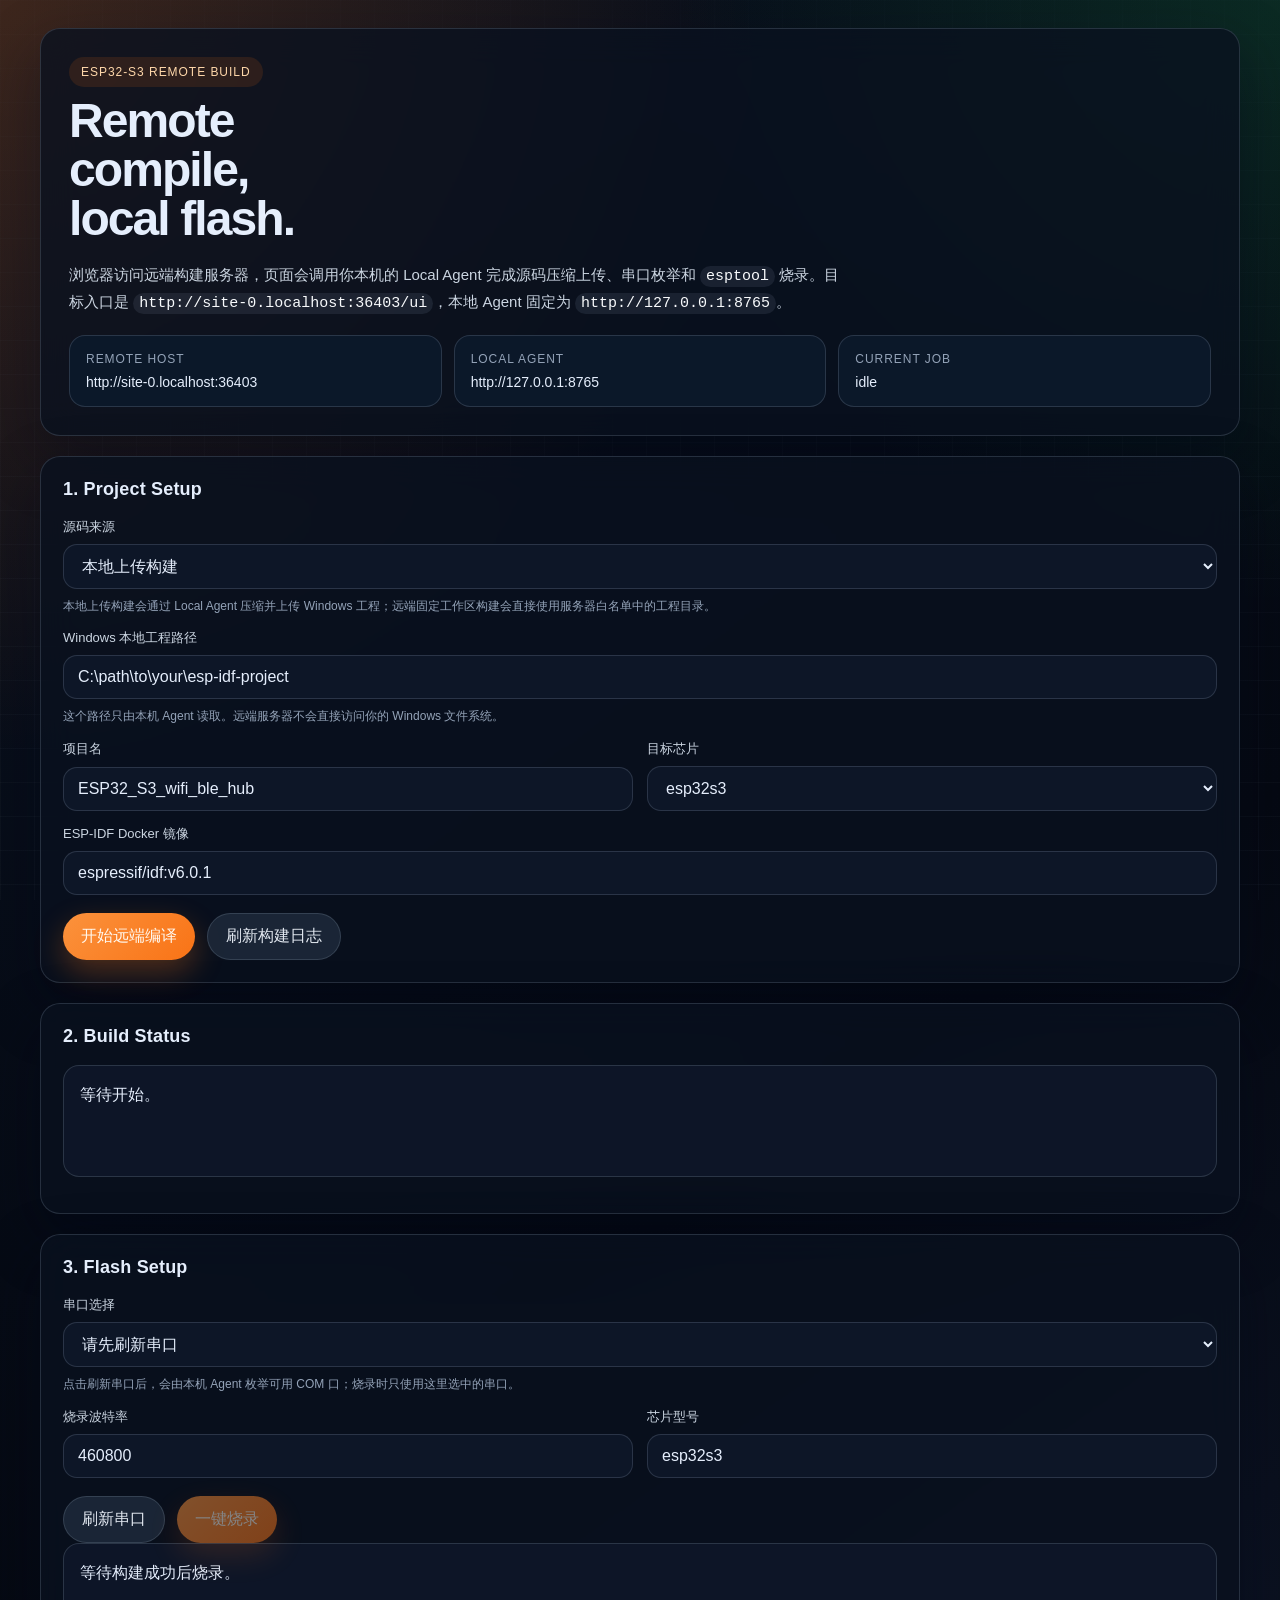
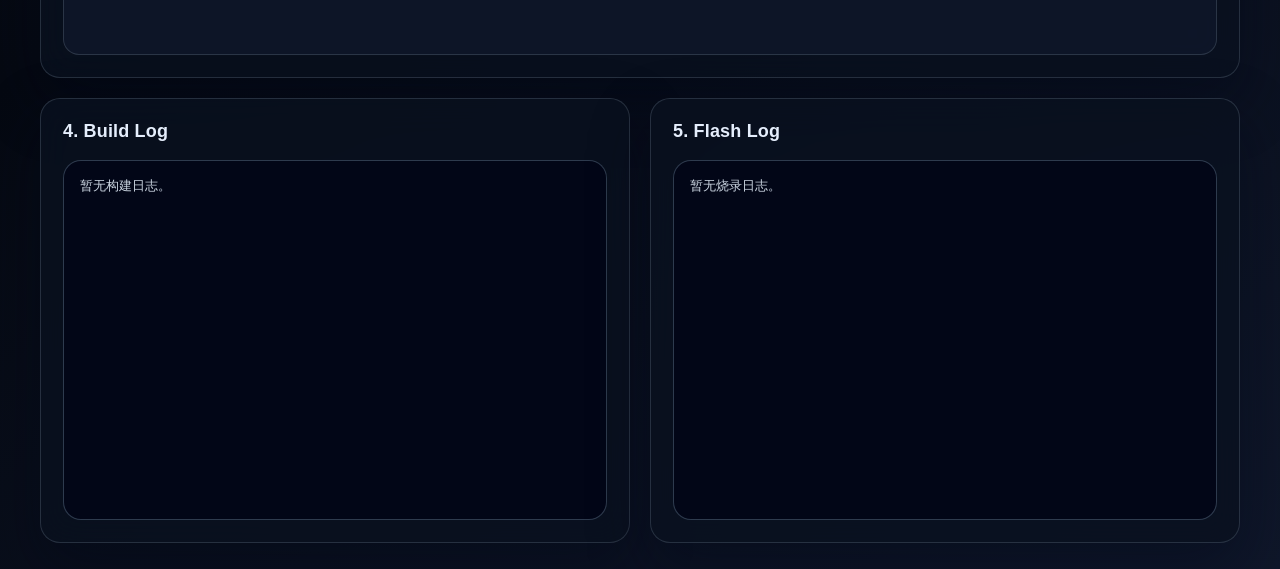
==== server/app/static/index.html @ e2c4f3b7 "Use serial dropdown for flashing" ====
<!DOCTYPE html>
<html lang="zh-CN">
<head>
    <meta charset="UTF-8">
    <meta name="viewport" content="width=device-width, initial-scale=1.0">
    <title>ESP Remote Build Console</title>
    <style>
        :root {
            --bg: #09111f;
            --bg-accent: #12243d;
            --panel: rgba(9, 17, 31, 0.78);
            --panel-strong: rgba(13, 25, 44, 0.92);
            --line: rgba(148, 163, 184, 0.22);
            --text: #e5eefc;
            --muted: #94a3b8;
            --accent: #f97316;
            --accent-2: #22c55e;
            --danger: #ef4444;
            --shadow: 0 24px 60px rgba(2, 6, 23, 0.42);
            --radius: 20px;
        }

        * {
            box-sizing: border-box;
        }

        body {
            margin: 0;
            min-height: 100vh;
            font-family: "Avenir Next", "Segoe UI", "PingFang SC", "Microsoft YaHei", sans-serif;
            color: var(--text);
            background:
                radial-gradient(circle at top left, rgba(249, 115, 22, 0.22), transparent 30%),
                radial-gradient(circle at top right, rgba(34, 197, 94, 0.16), transparent 24%),
                linear-gradient(145deg, var(--bg) 0%, #050912 55%, #0f172a 100%);
        }

        body::before {
            content: "";
            position: fixed;
            inset: 0;
            pointer-events: none;
            background-image:
                linear-gradient(rgba(148, 163, 184, 0.05) 1px, transparent 1px),
                linear-gradient(90deg, rgba(148, 163, 184, 0.05) 1px, transparent 1px);
            background-size: 34px 34px;
            mask-image: linear-gradient(to bottom, rgba(0, 0, 0, 0.3), rgba(0, 0, 0, 0.9));
        }

        .shell {
            width: min(1200px, calc(100% - 32px));
            margin: 28px auto;
            display: grid;
            gap: 20px;
            position: relative;
            z-index: 1;
            animation: rise 0.5s ease-out;
        }

        .hero,
        .panel {
            background: var(--panel);
            border: 1px solid var(--line);
            border-radius: var(--radius);
            box-shadow: var(--shadow);
            backdrop-filter: blur(18px);
        }

        .hero {
            padding: 28px;
            display: grid;
            gap: 18px;
        }

        .hero-top {
            display: flex;
            justify-content: space-between;
            gap: 16px;
            align-items: flex-start;
            flex-wrap: wrap;
        }

        .eyebrow {
            display: inline-flex;
            align-items: center;
            gap: 8px;
            padding: 8px 12px;
            border-radius: 999px;
            background: rgba(249, 115, 22, 0.12);
            color: #fed7aa;
            font-size: 12px;
            letter-spacing: 0.08em;
            text-transform: uppercase;
        }

        h1 {
            margin: 10px 0 0;
            font-size: clamp(32px, 5vw, 48px);
            line-height: 1.02;
            letter-spacing: -0.04em;
            max-width: 9ch;
        }

        .hero-copy {
            max-width: 780px;
            color: #cbd5e1;
            line-height: 1.7;
            font-size: 15px;
        }

        .hero-grid {
            display: grid;
            grid-template-columns: repeat(3, minmax(0, 1fr));
            gap: 12px;
        }

        .stat {
            padding: 16px;
            border-radius: 16px;
            background: var(--panel-strong);
            border: 1px solid var(--line);
        }

        .stat-label {
            font-size: 12px;
            letter-spacing: 0.08em;
            color: var(--muted);
            text-transform: uppercase;
            margin-bottom: 8px;
        }

        .stat-value {
            font-size: 14px;
            word-break: break-all;
        }

        .panel {
            padding: 22px;
        }

        .panel h2 {
            margin: 0 0 18px;
            font-size: 18px;
            letter-spacing: 0.01em;
        }

        .grid {
            display: grid;
            grid-template-columns: repeat(2, minmax(0, 1fr));
            gap: 14px;
        }

        .field {
            display: grid;
            gap: 8px;
        }

        .field.full {
            grid-column: 1 / -1;
        }

        label {
            font-size: 13px;
            color: #cbd5e1;
        }

        input,
        select,
        button,
        textarea {
            font: inherit;
        }

        input,
        select {
            width: 100%;
            border: 1px solid rgba(148, 163, 184, 0.22);
            background: rgba(15, 23, 42, 0.92);
            color: var(--text);
            padding: 12px 14px;
            border-radius: 14px;
            outline: none;
            transition: border-color 0.18s ease, transform 0.18s ease;
        }

        input:focus,
        select:focus {
            border-color: rgba(249, 115, 22, 0.72);
            transform: translateY(-1px);
        }

        .hint {
            color: var(--muted);
            font-size: 12px;
            line-height: 1.55;
        }

        .actions {
            display: flex;
            flex-wrap: wrap;
            gap: 12px;
            margin-top: 18px;
        }

        button {
            border: none;
            border-radius: 999px;
            padding: 12px 18px;
            cursor: pointer;
            transition: transform 0.18s ease, box-shadow 0.18s ease, opacity 0.18s ease;
        }

        button:hover:not(:disabled) {
            transform: translateY(-1px);
        }

        button:disabled {
            cursor: not-allowed;
            opacity: 0.5;
        }

        .primary {
            background: linear-gradient(135deg, #fb923c, #f97316);
            color: #fff7ed;
            box-shadow: 0 12px 30px rgba(249, 115, 22, 0.3);
        }

        .secondary {
            background: rgba(30, 41, 59, 0.88);
            color: #e2e8f0;
            border: 1px solid var(--line);
        }

        .status {
            padding: 16px;
            border-radius: 16px;
            background: rgba(15, 23, 42, 0.88);
            border: 1px solid var(--line);
            white-space: pre-wrap;
            line-height: 1.6;
            min-height: 112px;
        }

        .status.success {
            border-color: rgba(34, 197, 94, 0.35);
            background: rgba(20, 83, 45, 0.18);
        }

        .status.failed {
            border-color: rgba(239, 68, 68, 0.42);
            background: rgba(127, 29, 29, 0.16);
        }

        .links {
            display: flex;
            flex-wrap: wrap;
            gap: 14px;
            margin-top: 14px;
        }

        .links a {
            color: #fdba74;
            text-decoration: none;
            font-weight: 600;
        }

        .logs {
            display: grid;
            grid-template-columns: repeat(2, minmax(0, 1fr));
            gap: 20px;
        }

        .log-box {
            min-height: 360px;
            max-height: 460px;
            overflow: auto;
            border-radius: 18px;
            padding: 16px;
            background: #020617;
            border: 1px solid rgba(51, 65, 85, 0.9);
            color: #cbd5e1;
            font-family: "Cascadia Code", Consolas, monospace;
            font-size: 13px;
            line-height: 1.55;
            white-space: pre-wrap;
        }

        code {
            padding: 2px 6px;
            border-radius: 999px;
            background: rgba(148, 163, 184, 0.12);
            color: #f8fafc;
        }

        @keyframes rise {
            from {
                opacity: 0;
                transform: translateY(12px);
            }
            to {
                opacity: 1;
                transform: translateY(0);
            }
        }

        @media (max-width: 860px) {
            .hero-grid,
            .grid,
            .logs {
                grid-template-columns: 1fr;
            }

            .shell {
                width: min(100% - 18px, 1200px);
                margin: 14px auto 24px;
            }

            .hero,
            .panel {
                padding: 18px;
            }
        }
    </style>
</head>
<body>
    <div class="shell">
        <section class="hero">
            <div class="hero-top">
                <div>
                    <div class="eyebrow">ESP32-S3 Remote Build</div>
                    <h1>Remote compile, local flash.</h1>
                </div>
            </div>
            <div class="hero-copy">
                浏览器访问远端构建服务器，页面会调用你本机的 Local Agent 完成源码压缩上传、串口枚举和 <code>esptool</code> 烧录。目标入口是 <code id="remoteBaseText"></code>，本地 Agent 固定为 <code>http://127.0.0.1:8765</code>。
            </div>
            <div class="hero-grid">
                <div class="stat">
                    <div class="stat-label">Remote Host</div>
                    <div class="stat-value" id="remoteHostCard"></div>
                </div>
                <div class="stat">
                    <div class="stat-label">Local Agent</div>
                    <div class="stat-value">http://127.0.0.1:8765</div>
                </div>
                <div class="stat">
                    <div class="stat-label">Current Job</div>
                    <div class="stat-value" id="jobIdCard">idle</div>
                </div>
            </div>
        </section>

        <section class="panel">
            <h2>1. Project Setup</h2>
            <div class="grid">
                <div class="field full">
                    <label for="sourceMode">源码来源</label>
                    <select id="sourceMode" onchange="handleSourceModeChange()">
                        <option value="upload_zip" selected>本地上传构建</option>
                        <option value="remote_workspace">远端固定工作区构建</option>
                    </select>
                    <div class="hint">本地上传构建会通过 Local Agent 压缩并上传 Windows 工程；远端固定工作区构建会直接使用服务器白名单中的工程目录。</div>
                </div>
                <div class="field full" id="remoteWorkspaceField" style="display: none;">
                    <label for="remoteWorkspace">远端工作区</label>
                    <select id="remoteWorkspace">
                        <option value="">正在加载远端工作区...</option>
                    </select>
                    <div class="hint" id="remoteWorkspaceHint">页面加载时会从远端 Server 的 /api/workspaces 读取可用工作区。</div>
                </div>
                <div class="field full local-upload-field" id="localProjectPathField">
                    <label for="projectPath">Windows 本地工程路径</label>
                    <input id="projectPath" value="C:\path\to\your\esp-idf-project">
                    <div class="hint">这个路径只由本机 Agent 读取。远端服务器不会直接访问你的 Windows 文件系统。</div>
                </div>
                <div class="field local-upload-field">
                    <label for="projectName">项目名</label>
                    <input id="projectName" value="ESP32_S3_wifi_ble_hub">
                </div>
                <div class="field local-upload-field">
                    <label for="target">目标芯片</label>
                    <select id="target">
                        <option value="esp32s3" selected>esp32s3</option>
                        <option value="esp32">esp32</option>
                        <option value="esp32c3">esp32c3</option>
                        <option value="esp32c6">esp32c6</option>
                        <option value="esp32s2">esp32s2</option>
                    </select>
                </div>
                <div class="field full local-upload-field">
                    <label for="idfImage">ESP-IDF Docker 镜像</label>
                    <input id="idfImage" value="espressif/idf:v6.0.1">
                </div>
            </div>
            <div class="actions">
                <button id="startBtn" class="primary" onclick="startBuild()">开始远端编译</button>
                <button class="secondary" onclick="refreshBuildLog()">刷新构建日志</button>
            </div>
        </section>

        <section class="panel">
            <h2>2. Build Status</h2>
            <div id="buildStatusBox" class="status">等待开始。</div>
            <div class="links" id="linkArea"></div>
        </section>

        <section class="panel">
            <h2>3. Flash Setup</h2>
            <div class="grid">
                <div class="field full">
                    <label for="serialPort">串口选择</label>
                    <select id="serialPort">
                        <option value="">请先刷新串口</option>
                    </select>
                    <div class="hint">点击刷新串口后，会由本机 Agent 枚举可用 COM 口；烧录时只使用这里选中的串口。</div>
                </div>
                <div class="field">
                    <label for="flashBaud">烧录波特率</label>
                    <input id="flashBaud" value="460800">
                </div>
                <div class="field">
                    <label for="flashChip">芯片型号</label>
                    <input id="flashChip" value="esp32s3">
                </div>
            </div>
            <div class="actions">
                <button class="secondary" onclick="refreshSerialPorts()">刷新串口</button>
                <button id="flashBtn" class="primary" onclick="flashFirmware()" disabled>一键烧录</button>
            </div>
            <div id="flashStatusBox" class="status">等待构建成功后烧录。</div>
        </section>

        <section class="logs">
            <div class="panel">
                <h2>4. Build Log</h2>
                <div id="buildLogBox" class="log-box">暂无构建日志。</div>
            </div>
            <div class="panel">
                <h2>5. Flash Log</h2>
                <div id="flashLogBox" class="log-box">暂无烧录日志。</div>
            </div>
        </section>
    </div>

    <script>
        const REMOTE_BASE = window.location.origin;
        const LOCAL_AGENT = "http://127.0.0.1:8765";

        let currentJobId = null;
        let currentDownloadUrl = null;
        let pollTimer = null;
        let remoteWorkspaces = [];

        document.getElementById("remoteBaseText").textContent = REMOTE_BASE + "/ui";
        document.getElementById("remoteHostCard").textContent = REMOTE_BASE;
        loadWorkspaces();
        handleSourceModeChange();


        function handleSourceModeChange() {
            const sourceMode = document.getElementById("sourceMode").value;
            const isRemoteWorkspace = sourceMode === "remote_workspace";
            document.getElementById("remoteWorkspaceField").style.display = isRemoteWorkspace ? "grid" : "none";
            document.querySelectorAll(".local-upload-field").forEach((field) => {
                field.style.display = isRemoteWorkspace ? "none" : "grid";
            });
        }

        function renderWorkspaces(workspaces) {
            const select = document.getElementById("remoteWorkspace");
            const hint = document.getElementById("remoteWorkspaceHint");
            select.innerHTML = "";

            if (!workspaces.length) {
                const opt = document.createElement("option");
                opt.value = "";
                opt.textContent = "未配置可用远端工作区";
                select.appendChild(opt);
                hint.textContent = "远端 Server 当前没有返回可用工作区，请检查 server/config/workspaces.json。";
                return;
            }

            workspaces.forEach((workspace) => {
                const opt = document.createElement("option");
                opt.value = workspace.workspace_id;
                opt.textContent = `${workspace.display_name || workspace.workspace_id} (${workspace.target || "unknown"})`;
                opt.dataset.projectName = workspace.project_name || "";
                opt.dataset.idfImage = workspace.idf_image || "";
                opt.dataset.target = workspace.target || "";
                select.appendChild(opt);
            });

            hint.textContent = "远端固定工作区构建会直接使用服务器白名单路径，不会读取 Windows 本地工程路径。";
        }

        async function loadWorkspaces() {
            try {
                const resp = await fetch(REMOTE_BASE + "/api/workspaces");
                if (!resp.ok) {
                    throw new Error(await parseErrorResponse(resp));
                }

                const data = await resp.json();
                remoteWorkspaces = data.workspaces || [];
                renderWorkspaces(remoteWorkspaces);
            } catch (err) {
                remoteWorkspaces = [];
                renderWorkspaces([]);
                document.getElementById("remoteWorkspaceHint").textContent = `加载远端工作区失败: ${err.message}`;
            }
        }

        function setBuildStatus(text, type = "") {
            const box = document.getElementById("buildStatusBox");
            box.className = "status";
            if (type) box.classList.add(type);
            box.textContent = text;
        }

        function setFlashStatus(text, type = "") {
            const box = document.getElementById("flashStatusBox");
            box.className = "status";
            if (type) box.classList.add(type);
            box.textContent = text;
        }

        function setLinks(downloadUrl, logUrl) {
            const area = document.getElementById("linkArea");
            area.innerHTML = "";

            if (downloadUrl) {
                const download = document.createElement("a");
                download.href = REMOTE_BASE + downloadUrl;
                download.target = "_blank";
                download.textContent = "下载固件包";
                area.appendChild(download);
            }

            if (logUrl) {
                const log = document.createElement("a");
                log.href = REMOTE_BASE + logUrl;
                log.target = "_blank";
                log.textContent = "打开完整构建日志";
                area.appendChild(log);
            }
        }

        async function parseErrorResponse(resp) {
            const text = await resp.text();
            try {
                const data = JSON.parse(text);
                return typeof data.detail === "string"
                    ? data.detail
                    : JSON.stringify(data.detail || data, null, 2);
            } catch {
                return text || `HTTP ${resp.status}`;
            }
        }

        function stopPolling() {
            if (pollTimer) {
                clearInterval(pollTimer);
                pollTimer = null;
            }
        }

        async function startBuild() {
            const startBtn = document.getElementById("startBtn");
            const flashBtn = document.getElementById("flashBtn");
            const sourceMode = document.getElementById("sourceMode").value;

            startBtn.disabled = true;
            flashBtn.disabled = true;
            stopPolling();

            currentJobId = null;
            currentDownloadUrl = null;
            document.getElementById("jobIdCard").textContent = "starting";
            document.getElementById("flashLogBox").textContent = "暂无烧录日志。";
            setFlashStatus("等待构建成功后烧录。");
            setLinks(null, null);

            try {
                let resp;
                let successMessage;

                if (sourceMode === "remote_workspace") {
                    const workspaceId = document.getElementById("remoteWorkspace").value;
                    if (!workspaceId) {
                        throw new Error("请选择可用的远端工作区");
                    }

                    document.getElementById("buildLogBox").textContent = "准备调用远端工作区构建接口...";
                    setBuildStatus("正在请求远端 Server 直接从固定工作区构建...");

                    resp = await fetch(REMOTE_BASE + "/api/build/workspace", {
                        method: "POST",
                        headers: { "Content-Type": "application/json" },
                        body: JSON.stringify({ workspace_id: workspaceId })
                    });
                    successMessage = "远端工作区构建已启动，开始轮询远端构建状态...";
                } else {
                    document.getElementById("buildLogBox").textContent = "准备调用本地 Agent...";
                    setBuildStatus("正在请求本地 Agent 压缩源码并上传到远端服务器...");

                    const payload = {
                        project_path: document.getElementById("projectPath").value.trim(),
                        project_name: document.getElementById("projectName").value.trim(),
                        idf_image: document.getElementById("idfImage").value.trim(),
                        target: document.getElementById("target").value
                    };

                    resp = await fetch(LOCAL_AGENT + "/api/build_from_path", {
                        method: "POST",
                        headers: { "Content-Type": "application/json" },
                        body: JSON.stringify(payload)
                    });
                    successMessage = "源码已上传，开始轮询远端构建状态...";
                }

                if (!resp.ok) {
                    throw new Error(await parseErrorResponse(resp));
                }

                const data = await resp.json();
                currentJobId = sourceMode === "remote_workspace"
                    ? data.job_id
                    : data.remote_response?.job_id;

                if (!currentJobId) {
                    throw new Error(sourceMode === "remote_workspace"
                        ? "远端 Server 返回中缺少 job_id"
                        : "本地 Agent 返回中缺少 remote_response.job_id");
                }

                document.getElementById("jobIdCard").textContent = currentJobId;
                setBuildStatus([
                    successMessage,
                    `Job ID: ${currentJobId}`
                ].join("\n"));

                await pollJob();
                pollTimer = setInterval(pollJob, 3000);
            } catch (err) {
                setBuildStatus(`启动构建失败\n${err.message}`, "failed");
                document.getElementById("jobIdCard").textContent = "error";
                startBtn.disabled = false;
            }
        }

        async function pollJob() {
            if (!currentJobId) return;

            try {
                const resp = await fetch(REMOTE_BASE + "/api/jobs/" + currentJobId);
                if (!resp.ok) {
                    throw new Error(await parseErrorResponse(resp));
                }

                const job = await resp.json();
                document.getElementById("jobIdCard").textContent = job.job_id;
                setBuildStatus([
                    `Job ID: ${job.job_id}`,
                    `状态: ${job.status}`,
                    `消息: ${job.message}`,
                    `项目: ${job.project_name}`,
                    `Target: ${job.target}`,
                    `IDF Image: ${job.idf_image}`
                ].join("\n"), job.status === "success" ? "success" : job.status === "failed" ? "failed" : "");

                refreshBuildLog();

                if (job.status === "success") {
                    stopPolling();
                    currentDownloadUrl = REMOTE_BASE + job.download_url;
                    setLinks(job.download_url, job.log_url);
                    document.getElementById("startBtn").disabled = false;
                    document.getElementById("flashBtn").disabled = false;
                    refreshSerialPorts();
                }

                if (job.status === "failed") {
                    stopPolling();
                    setLinks(null, job.log_url);
                    document.getElementById("startBtn").disabled = false;
                    document.getElementById("flashBtn").disabled = true;
                }
            } catch (err) {
                setBuildStatus(`轮询构建状态失败\n${err.message}`, "failed");
                document.getElementById("startBtn").disabled = false;
            }
        }

        async function refreshBuildLog() {
            if (!currentJobId) return;

            try {
                const resp = await fetch(REMOTE_BASE + "/api/logs/" + currentJobId);
                if (!resp.ok) return;
                const text = await resp.text();
                const box = document.getElementById("buildLogBox");
                box.textContent = text || "暂无构建日志。";
                box.scrollTop = box.scrollHeight;
            } catch {
            }
        }

        async function refreshSerialPorts() {
            const select = document.getElementById("serialPort");

            try {
                setFlashStatus("正在从本地 Agent 获取串口列表...");
                const resp = await fetch(LOCAL_AGENT + "/api/serial_ports");
                if (!resp.ok) {
                    throw new Error(await parseErrorResponse(resp));
                }

                const data = await resp.json();
                select.innerHTML = "";

                if (!data.ports || data.ports.length === 0) {
                    const opt = document.createElement("option");
                    opt.value = "";
                    opt.textContent = "未发现可用串口";
                    select.appendChild(opt);
                    setFlashStatus("未自动发现串口，请确认设备连接后重新刷新串口。", "failed");
                    return;
                }

                data.ports.forEach((port) => {
                    const opt = document.createElement("option");
                    opt.value = port.device;
                    opt.textContent = `${port.device} - ${port.description}`;
                    select.appendChild(opt);
                });

                const defaultPort = data.default_port || data.ports[0].device;
                select.value = defaultPort;
                setFlashStatus(`串口刷新成功，当前选择: ${defaultPort}`, "success");
            } catch (err) {
                setFlashStatus([
                    "刷新串口失败",
                    err.message,
                    "",
                    "请确认本地 Agent 正在运行: http://127.0.0.1:8765"
                ].join("\n"), "failed");
            }
        }

        async function flashFirmware() {
            if (!currentDownloadUrl) {
                setFlashStatus("没有可烧录的固件，请先完成构建。", "failed");
                return;
            }

            const flashBtn = document.getElementById("flashBtn");
            flashBtn.disabled = true;

            const comPort = document.getElementById("serialPort").value.trim();
            if (!comPort) {
                setFlashStatus("请选择一个可用串口后再烧录。", "failed");
                flashBtn.disabled = false;
                return;
            }
            const baud = parseInt(document.getElementById("flashBaud").value || "460800", 10);
            const chip = document.getElementById("flashChip").value.trim() || "esp32s3";

            setFlashStatus([
                "开始烧录",
                `固件: ${currentDownloadUrl}`,
                `串口: ${comPort}`,
                `波特率: ${baud}`,
                `芯片: ${chip}`
            ].join("\n"));
            document.getElementById("flashLogBox").textContent = "正在下载固件并调用 esptool，请稍候...";

            try {
                const resp = await fetch(LOCAL_AGENT + "/api/flash_from_artifact", {
                    method: "POST",
                    headers: { "Content-Type": "application/json" },
                    body: JSON.stringify({
                        artifact_url: currentDownloadUrl,
                        com_port: comPort,
                        baud,
                        chip
                    })
                });

                if (!resp.ok) {
                    throw new Error(await parseErrorResponse(resp));
                }

                const data = await resp.json();
                setFlashStatus([
                    "烧录成功",
                    `串口: ${data.com_port}`,
                    `波特率: ${data.baud}`
                ].join("\n"), "success");
                document.getElementById("flashLogBox").textContent = data.log || "Flash success";
            } catch (err) {
                setFlashStatus(`烧录失败\n${err.message}`, "failed");
                document.getElementById("flashLogBox").textContent = err.message;
            } finally {
                flashBtn.disabled = false;
            }
        }
    </script>
</body>
</html>
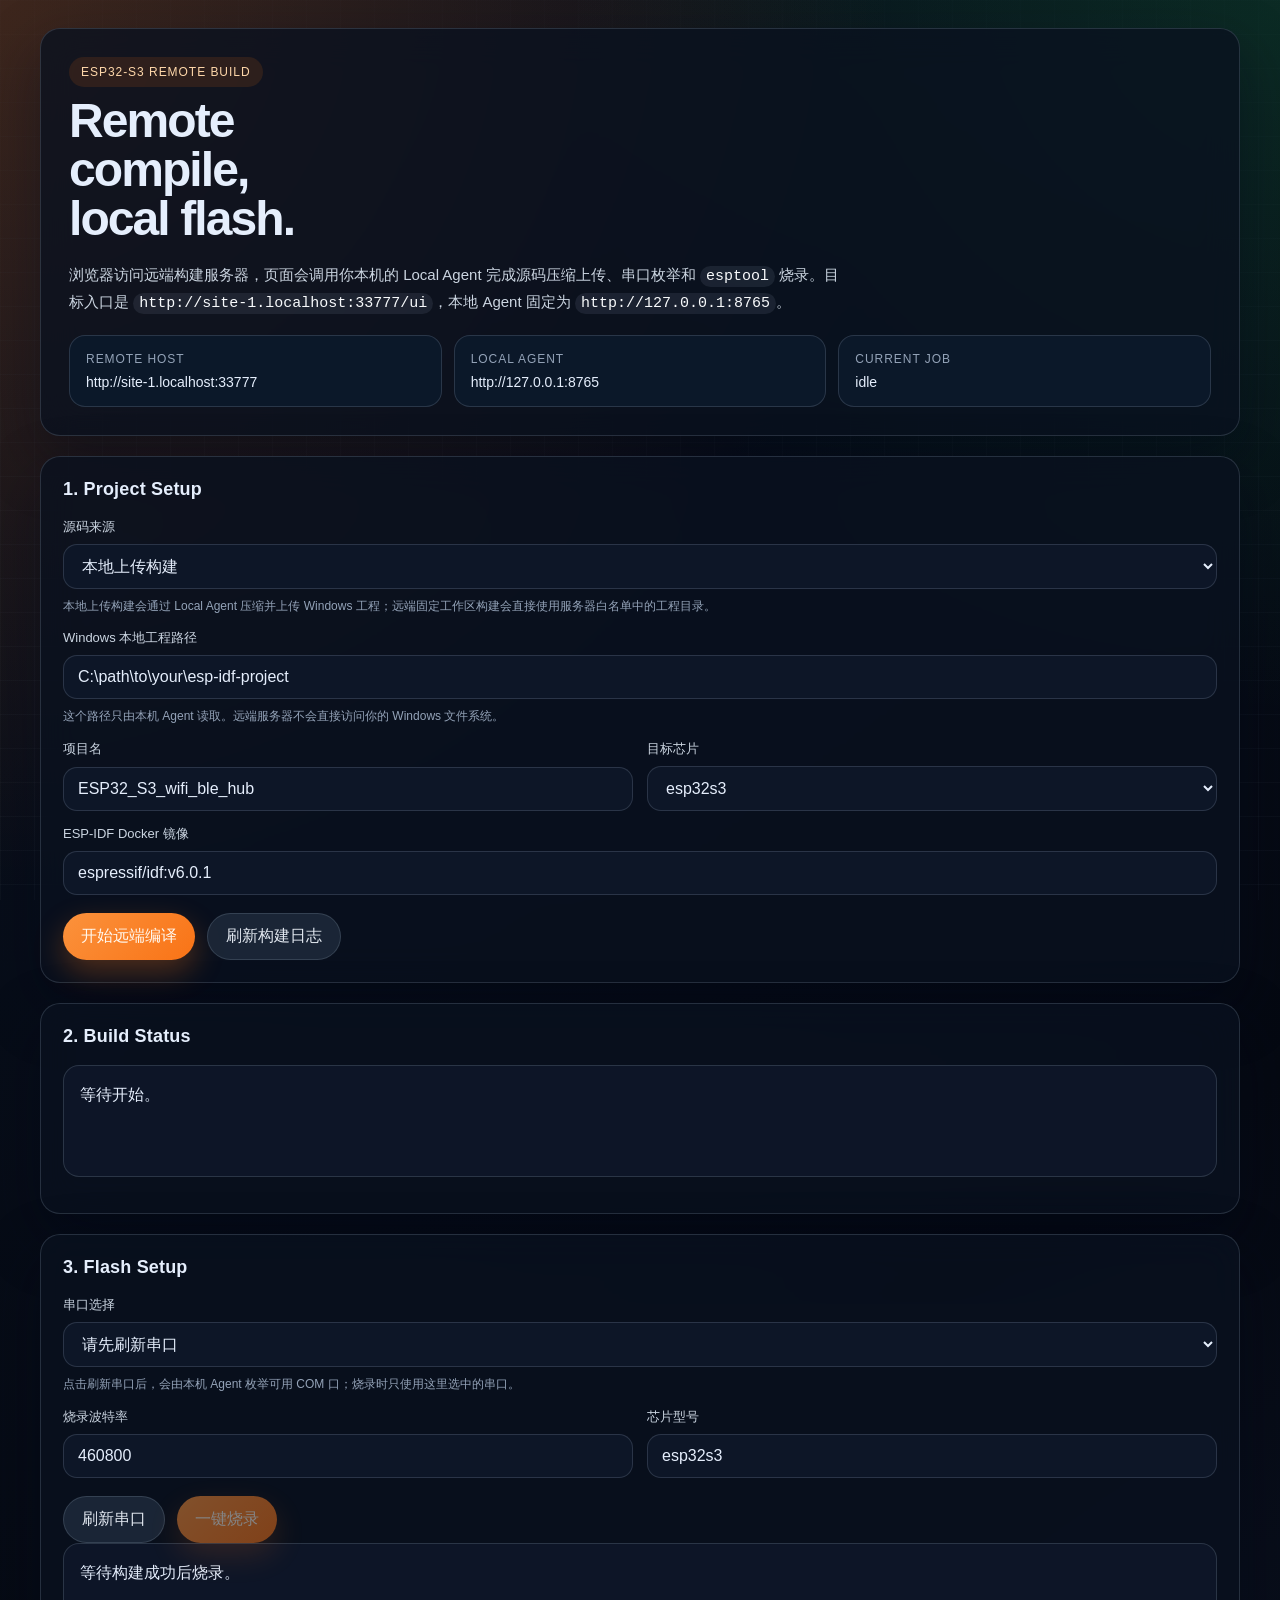
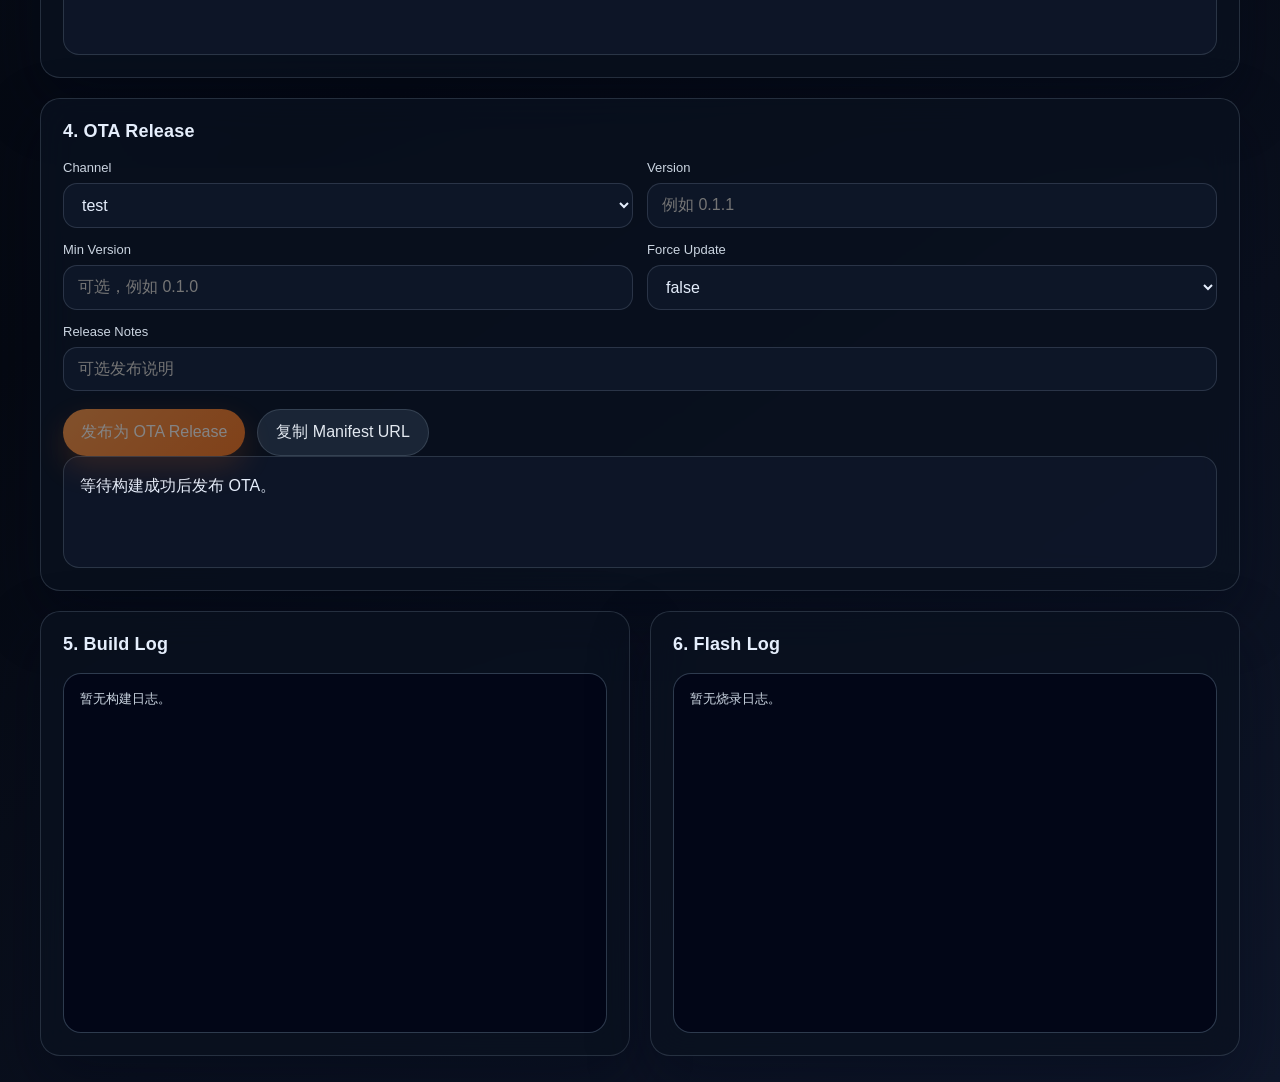
==== commit c0e0eca6: "Add OTA release publishing" ====
--- a/server/app/static/index.html
+++ b/server/app/static/index.html
@@ -430,13 +430,50 @@
             <div id="flashStatusBox" class="status">等待构建成功后烧录。</div>
         </section>
 
+        <section class="panel">
+            <h2>4. OTA Release</h2>
+            <div class="grid">
+                <div class="field">
+                    <label for="otaChannel">Channel</label>
+                    <select id="otaChannel">
+                        <option value="test" selected>test</option>
+                        <option value="stable">stable</option>
+                    </select>
+                </div>
+                <div class="field">
+                    <label for="otaVersion">Version</label>
+                    <input id="otaVersion" placeholder="例如 0.1.1">
+                </div>
+                <div class="field">
+                    <label for="otaMinVersion">Min Version</label>
+                    <input id="otaMinVersion" placeholder="可选，例如 0.1.0">
+                </div>
+                <div class="field">
+                    <label for="otaForce">Force Update</label>
+                    <select id="otaForce">
+                        <option value="false" selected>false</option>
+                        <option value="true">true</option>
+                    </select>
+                </div>
+                <div class="field full">
+                    <label for="otaReleaseNotes">Release Notes</label>
+                    <input id="otaReleaseNotes" placeholder="可选发布说明">
+                </div>
+            </div>
+            <div class="actions">
+                <button id="otaPublishBtn" class="primary" onclick="publishOtaRelease()" disabled>发布为 OTA Release</button>
+                <button class="secondary" onclick="copyManifestUrl()">复制 Manifest URL</button>
+            </div>
+            <div id="otaStatusBox" class="status">等待构建成功后发布 OTA。</div>
+        </section>
+
         <section class="logs">
             <div class="panel">
-                <h2>4. Build Log</h2>
+                <h2>5. Build Log</h2>
                 <div id="buildLogBox" class="log-box">暂无构建日志。</div>
             </div>
             <div class="panel">
-                <h2>5. Flash Log</h2>
+                <h2>6. Flash Log</h2>
                 <div id="flashLogBox" class="log-box">暂无烧录日志。</div>
             </div>
         </section>
@@ -448,6 +485,8 @@
 
         let currentJobId = null;
         let currentDownloadUrl = null;
+        let currentJob = null;
+        let currentManifestUrl = null;
         let pollTimer = null;
         let remoteWorkspaces = [];
 
@@ -524,6 +563,13 @@
             box.textContent = text;
         }
 
+        function setOtaStatus(text, type = "") {
+            const box = document.getElementById("otaStatusBox");
+            box.className = "status";
+            if (type) box.classList.add(type);
+            box.textContent = text;
+        }
+
         function setLinks(downloadUrl, logUrl) {
             const area = document.getElementById("linkArea");
             area.innerHTML = "";
@@ -575,6 +621,10 @@
 
             currentJobId = null;
             currentDownloadUrl = null;
+            currentJob = null;
+            currentManifestUrl = null;
+            document.getElementById("otaPublishBtn").disabled = true;
+            setOtaStatus("等待构建成功后发布 OTA。");
             document.getElementById("jobIdCard").textContent = "starting";
             document.getElementById("flashLogBox").textContent = "暂无烧录日志。";
             setFlashStatus("等待构建成功后烧录。");
@@ -658,6 +708,7 @@
                 }
 
                 const job = await resp.json();
+                currentJob = job;
                 document.getElementById("jobIdCard").textContent = job.job_id;
                 setBuildStatus([
                     `Job ID: ${job.job_id}`,
@@ -676,6 +727,15 @@
                     setLinks(job.download_url, job.log_url);
                     document.getElementById("startBtn").disabled = false;
                     document.getElementById("flashBtn").disabled = false;
+                    document.getElementById("otaPublishBtn").disabled = !job.ota_publishable;
+                    document.getElementById("otaVersion").value = job.project_version || "";
+                    setOtaStatus([
+                        `OTA 可发布: ${job.ota_publishable}`,
+                        `App Bin: ${job.ota_app_bin_name || "未识别"}`,
+                        `App Size: ${job.ota_app_size || 0} bytes`,
+                        `App SHA256: ${job.ota_app_sha256 || ""}`,
+                        job.ota_publishable ? "可点击发布为 OTA Release。" : "App 超出 OTA 分区限制或不可发布。"
+                    ].join("\n"), job.ota_publishable ? "success" : "failed");
                     refreshSerialPorts();
                 }
 
@@ -703,6 +763,54 @@
                 box.scrollTop = box.scrollHeight;
             } catch {
             }
+        }
+
+        async function publishOtaRelease() {
+            if (!currentJobId || !currentJob) {
+                setOtaStatus("没有可发布的构建任务。", "failed");
+                return;
+            }
+            const btn = document.getElementById("otaPublishBtn");
+            btn.disabled = true;
+            try {
+                const payload = {
+                    channel: document.getElementById("otaChannel").value,
+                    version: document.getElementById("otaVersion").value.trim(),
+                    min_version: document.getElementById("otaMinVersion").value.trim(),
+                    force: document.getElementById("otaForce").value === "true",
+                    release_notes: document.getElementById("otaReleaseNotes").value.trim()
+                };
+                const resp = await fetch(REMOTE_BASE + "/api/ota/publish/" + currentJobId, {
+                    method: "POST",
+                    headers: { "Content-Type": "application/json" },
+                    body: JSON.stringify(payload)
+                });
+                if (!resp.ok) throw new Error(await parseErrorResponse(resp));
+                const data = await resp.json();
+                currentManifestUrl = data.manifest_url;
+                setOtaStatus([
+                    "OTA 发布成功",
+                    `Release ID: ${data.release_id}`,
+                    `Manifest URL: ${data.manifest_url}`,
+                    `Firmware URL: ${data.firmware_url}`,
+                    "",
+                    `ota check ${data.manifest_url}`,
+                    `ota upgrade_manifest ${data.manifest_url}`
+                ].join("\n"), "success");
+            } catch (err) {
+                setOtaStatus(`OTA 发布失败\n${err.message}`, "failed");
+            } finally {
+                btn.disabled = false;
+            }
+        }
+
+        async function copyManifestUrl() {
+            if (!currentManifestUrl) {
+                setOtaStatus("还没有 Manifest URL，请先发布 OTA Release。", "failed");
+                return;
+            }
+            await navigator.clipboard.writeText(currentManifestUrl);
+            setOtaStatus(`已复制 Manifest URL\n${currentManifestUrl}`, "success");
         }
 
         async function refreshSerialPorts() {
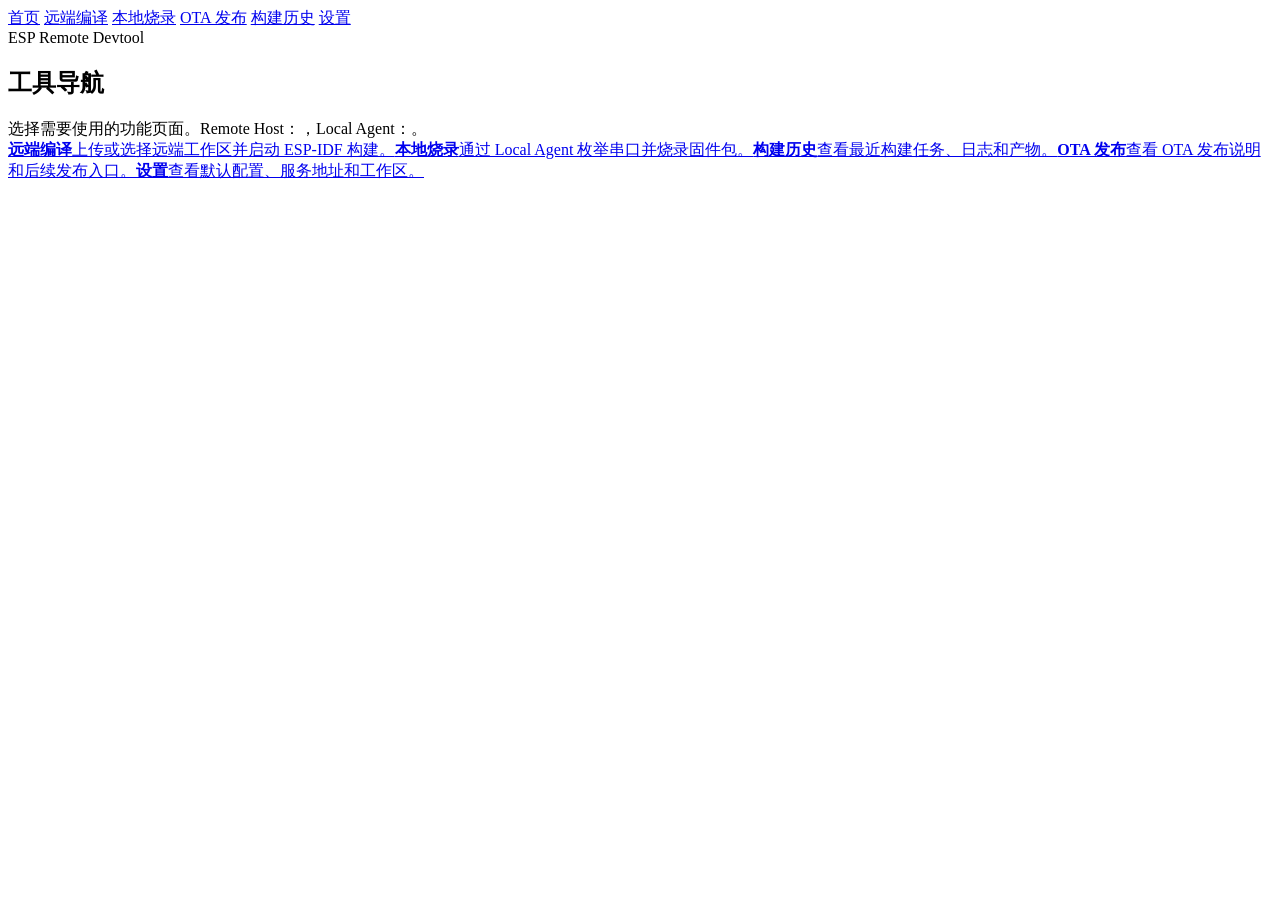
==== commit bd118a34: "Split static UI into multi-page structure" ====
--- a/server/app/static/index.html
+++ b/server/app/static/index.html
@@ -1,917 +1,12 @@
 <!DOCTYPE html>
 <html lang="zh-CN">
-<head>
-    <meta charset="UTF-8">
-    <meta name="viewport" content="width=device-width, initial-scale=1.0">
-    <title>ESP Remote Build Console</title>
-    <style>
-        :root {
-            --bg: #09111f;
-            --bg-accent: #12243d;
-            --panel: rgba(9, 17, 31, 0.78);
-            --panel-strong: rgba(13, 25, 44, 0.92);
-            --line: rgba(148, 163, 184, 0.22);
-            --text: #e5eefc;
-            --muted: #94a3b8;
-            --accent: #f97316;
-            --accent-2: #22c55e;
-            --danger: #ef4444;
-            --shadow: 0 24px 60px rgba(2, 6, 23, 0.42);
-            --radius: 20px;
-        }
-
-        * {
-            box-sizing: border-box;
-        }
-
-        body {
-            margin: 0;
-            min-height: 100vh;
-            font-family: "Avenir Next", "Segoe UI", "PingFang SC", "Microsoft YaHei", sans-serif;
-            color: var(--text);
-            background:
-                radial-gradient(circle at top left, rgba(249, 115, 22, 0.22), transparent 30%),
-                radial-gradient(circle at top right, rgba(34, 197, 94, 0.16), transparent 24%),
-                linear-gradient(145deg, var(--bg) 0%, #050912 55%, #0f172a 100%);
-        }
-
-        body::before {
-            content: "";
-            position: fixed;
-            inset: 0;
-            pointer-events: none;
-            background-image:
-                linear-gradient(rgba(148, 163, 184, 0.05) 1px, transparent 1px),
-                linear-gradient(90deg, rgba(148, 163, 184, 0.05) 1px, transparent 1px);
-            background-size: 34px 34px;
-            mask-image: linear-gradient(to bottom, rgba(0, 0, 0, 0.3), rgba(0, 0, 0, 0.9));
-        }
-
-        .shell {
-            width: min(1200px, calc(100% - 32px));
-            margin: 28px auto;
-            display: grid;
-            gap: 20px;
-            position: relative;
-            z-index: 1;
-            animation: rise 0.5s ease-out;
-        }
-
-        .hero,
-        .panel {
-            background: var(--panel);
-            border: 1px solid var(--line);
-            border-radius: var(--radius);
-            box-shadow: var(--shadow);
-            backdrop-filter: blur(18px);
-        }
-
-        .hero {
-            padding: 28px;
-            display: grid;
-            gap: 18px;
-        }
-
-        .hero-top {
-            display: flex;
-            justify-content: space-between;
-            gap: 16px;
-            align-items: flex-start;
-            flex-wrap: wrap;
-        }
-
-        .eyebrow {
-            display: inline-flex;
-            align-items: center;
-            gap: 8px;
-            padding: 8px 12px;
-            border-radius: 999px;
-            background: rgba(249, 115, 22, 0.12);
-            color: #fed7aa;
-            font-size: 12px;
-            letter-spacing: 0.08em;
-            text-transform: uppercase;
-        }
-
-        h1 {
-            margin: 10px 0 0;
-            font-size: clamp(32px, 5vw, 48px);
-            line-height: 1.02;
-            letter-spacing: -0.04em;
-            max-width: 9ch;
-        }
-
-        .hero-copy {
-            max-width: 780px;
-            color: #cbd5e1;
-            line-height: 1.7;
-            font-size: 15px;
-        }
-
-        .hero-grid {
-            display: grid;
-            grid-template-columns: repeat(3, minmax(0, 1fr));
-            gap: 12px;
-        }
-
-        .stat {
-            padding: 16px;
-            border-radius: 16px;
-            background: var(--panel-strong);
-            border: 1px solid var(--line);
-        }
-
-        .stat-label {
-            font-size: 12px;
-            letter-spacing: 0.08em;
-            color: var(--muted);
-            text-transform: uppercase;
-            margin-bottom: 8px;
-        }
-
-        .stat-value {
-            font-size: 14px;
-            word-break: break-all;
-        }
-
-        .panel {
-            padding: 22px;
-        }
-
-        .panel h2 {
-            margin: 0 0 18px;
-            font-size: 18px;
-            letter-spacing: 0.01em;
-        }
-
-        .grid {
-            display: grid;
-            grid-template-columns: repeat(2, minmax(0, 1fr));
-            gap: 14px;
-        }
-
-        .field {
-            display: grid;
-            gap: 8px;
-        }
-
-        .field.full {
-            grid-column: 1 / -1;
-        }
-
-        label {
-            font-size: 13px;
-            color: #cbd5e1;
-        }
-
-        input,
-        select,
-        button,
-        textarea {
-            font: inherit;
-        }
-
-        input,
-        select {
-            width: 100%;
-            border: 1px solid rgba(148, 163, 184, 0.22);
-            background: rgba(15, 23, 42, 0.92);
-            color: var(--text);
-            padding: 12px 14px;
-            border-radius: 14px;
-            outline: none;
-            transition: border-color 0.18s ease, transform 0.18s ease;
-        }
-
-        input:focus,
-        select:focus {
-            border-color: rgba(249, 115, 22, 0.72);
-            transform: translateY(-1px);
-        }
-
-        .hint {
-            color: var(--muted);
-            font-size: 12px;
-            line-height: 1.55;
-        }
-
-        .actions {
-            display: flex;
-            flex-wrap: wrap;
-            gap: 12px;
-            margin-top: 18px;
-        }
-
-        button {
-            border: none;
-            border-radius: 999px;
-            padding: 12px 18px;
-            cursor: pointer;
-            transition: transform 0.18s ease, box-shadow 0.18s ease, opacity 0.18s ease;
-        }
-
-        button:hover:not(:disabled) {
-            transform: translateY(-1px);
-        }
-
-        button:disabled {
-            cursor: not-allowed;
-            opacity: 0.5;
-        }
-
-        .primary {
-            background: linear-gradient(135deg, #fb923c, #f97316);
-            color: #fff7ed;
-            box-shadow: 0 12px 30px rgba(249, 115, 22, 0.3);
-        }
-
-        .secondary {
-            background: rgba(30, 41, 59, 0.88);
-            color: #e2e8f0;
-            border: 1px solid var(--line);
-        }
-
-        .status {
-            padding: 16px;
-            border-radius: 16px;
-            background: rgba(15, 23, 42, 0.88);
-            border: 1px solid var(--line);
-            white-space: pre-wrap;
-            line-height: 1.6;
-            min-height: 112px;
-        }
-
-        .status.success {
-            border-color: rgba(34, 197, 94, 0.35);
-            background: rgba(20, 83, 45, 0.18);
-        }
-
-        .status.failed {
-            border-color: rgba(239, 68, 68, 0.42);
-            background: rgba(127, 29, 29, 0.16);
-        }
-
-        .links {
-            display: flex;
-            flex-wrap: wrap;
-            gap: 14px;
-            margin-top: 14px;
-        }
-
-        .links a {
-            color: #fdba74;
-            text-decoration: none;
-            font-weight: 600;
-        }
-
-        .logs {
-            display: grid;
-            grid-template-columns: repeat(2, minmax(0, 1fr));
-            gap: 20px;
-        }
-
-        .log-box {
-            min-height: 360px;
-            max-height: 460px;
-            overflow: auto;
-            border-radius: 18px;
-            padding: 16px;
-            background: #020617;
-            border: 1px solid rgba(51, 65, 85, 0.9);
-            color: #cbd5e1;
-            font-family: "Cascadia Code", Consolas, monospace;
-            font-size: 13px;
-            line-height: 1.55;
-            white-space: pre-wrap;
-        }
-
-        code {
-            padding: 2px 6px;
-            border-radius: 999px;
-            background: rgba(148, 163, 184, 0.12);
-            color: #f8fafc;
-        }
-
-        @keyframes rise {
-            from {
-                opacity: 0;
-                transform: translateY(12px);
-            }
-            to {
-                opacity: 1;
-                transform: translateY(0);
-            }
-        }
-
-        @media (max-width: 860px) {
-            .hero-grid,
-            .grid,
-            .logs {
-                grid-template-columns: 1fr;
-            }
-
-            .shell {
-                width: min(100% - 18px, 1200px);
-                margin: 14px auto 24px;
-            }
-
-            .hero,
-            .panel {
-                padding: 18px;
-            }
-        }
-    </style>
-</head>
-<body>
-    <div class="shell">
-        <section class="hero">
-            <div class="hero-top">
-                <div>
-                    <div class="eyebrow">ESP32-S3 Remote Build</div>
-                    <h1>Remote compile, local flash.</h1>
-                </div>
-            </div>
-            <div class="hero-copy">
-                浏览器访问远端构建服务器，页面会调用你本机的 Local Agent 完成源码压缩上传、串口枚举和 <code>esptool</code> 烧录。目标入口是 <code id="remoteBaseText"></code>，本地 Agent 固定为 <code>http://127.0.0.1:8765</code>。
-            </div>
-            <div class="hero-grid">
-                <div class="stat">
-                    <div class="stat-label">Remote Host</div>
-                    <div class="stat-value" id="remoteHostCard"></div>
-                </div>
-                <div class="stat">
-                    <div class="stat-label">Local Agent</div>
-                    <div class="stat-value">http://127.0.0.1:8765</div>
-                </div>
-                <div class="stat">
-                    <div class="stat-label">Current Job</div>
-                    <div class="stat-value" id="jobIdCard">idle</div>
-                </div>
-            </div>
-        </section>
-
-        <section class="panel">
-            <h2>1. Project Setup</h2>
-            <div class="grid">
-                <div class="field full">
-                    <label for="sourceMode">源码来源</label>
-                    <select id="sourceMode" onchange="handleSourceModeChange()">
-                        <option value="upload_zip" selected>本地上传构建</option>
-                        <option value="remote_workspace">远端固定工作区构建</option>
-                    </select>
-                    <div class="hint">本地上传构建会通过 Local Agent 压缩并上传 Windows 工程；远端固定工作区构建会直接使用服务器白名单中的工程目录。</div>
-                </div>
-                <div class="field full" id="remoteWorkspaceField" style="display: none;">
-                    <label for="remoteWorkspace">远端工作区</label>
-                    <select id="remoteWorkspace">
-                        <option value="">正在加载远端工作区...</option>
-                    </select>
-                    <div class="hint" id="remoteWorkspaceHint">页面加载时会从远端 Server 的 /api/workspaces 读取可用工作区。</div>
-                </div>
-                <div class="field full local-upload-field" id="localProjectPathField">
-                    <label for="projectPath">Windows 本地工程路径</label>
-                    <input id="projectPath" value="C:\path\to\your\esp-idf-project">
-                    <div class="hint">这个路径只由本机 Agent 读取。远端服务器不会直接访问你的 Windows 文件系统。</div>
-                </div>
-                <div class="field local-upload-field">
-                    <label for="projectName">项目名</label>
-                    <input id="projectName" value="ESP32_S3_wifi_ble_hub">
-                </div>
-                <div class="field local-upload-field">
-                    <label for="target">目标芯片</label>
-                    <select id="target">
-                        <option value="esp32s3" selected>esp32s3</option>
-                        <option value="esp32">esp32</option>
-                        <option value="esp32c3">esp32c3</option>
-                        <option value="esp32c6">esp32c6</option>
-                        <option value="esp32s2">esp32s2</option>
-                    </select>
-                </div>
-                <div class="field full local-upload-field">
-                    <label for="idfImage">ESP-IDF Docker 镜像</label>
-                    <input id="idfImage" value="espressif/idf:v6.0.1">
-                </div>
-            </div>
-            <div class="actions">
-                <button id="startBtn" class="primary" onclick="startBuild()">开始远端编译</button>
-                <button class="secondary" onclick="refreshBuildLog()">刷新构建日志</button>
-            </div>
-        </section>
-
-        <section class="panel">
-            <h2>2. Build Status</h2>
-            <div id="buildStatusBox" class="status">等待开始。</div>
-            <div class="links" id="linkArea"></div>
-        </section>
-
-        <section class="panel">
-            <h2>3. Flash Setup</h2>
-            <div class="grid">
-                <div class="field full">
-                    <label for="serialPort">串口选择</label>
-                    <select id="serialPort">
-                        <option value="">请先刷新串口</option>
-                    </select>
-                    <div class="hint">点击刷新串口后，会由本机 Agent 枚举可用 COM 口；烧录时只使用这里选中的串口。</div>
-                </div>
-                <div class="field">
-                    <label for="flashBaud">烧录波特率</label>
-                    <input id="flashBaud" value="460800">
-                </div>
-                <div class="field">
-                    <label for="flashChip">芯片型号</label>
-                    <input id="flashChip" value="esp32s3">
-                </div>
-            </div>
-            <div class="actions">
-                <button class="secondary" onclick="refreshSerialPorts()">刷新串口</button>
-                <button id="flashBtn" class="primary" onclick="flashFirmware()" disabled>一键烧录</button>
-            </div>
-            <div id="flashStatusBox" class="status">等待构建成功后烧录。</div>
-        </section>
-
-        <section class="panel">
-            <h2>4. OTA Release</h2>
-            <div class="grid">
-                <div class="field">
-                    <label for="otaChannel">Channel</label>
-                    <select id="otaChannel">
-                        <option value="test" selected>test</option>
-                        <option value="stable">stable</option>
-                    </select>
-                </div>
-                <div class="field">
-                    <label for="otaVersion">Version</label>
-                    <input id="otaVersion" placeholder="例如 0.1.1">
-                </div>
-                <div class="field">
-                    <label for="otaMinVersion">Min Version</label>
-                    <input id="otaMinVersion" placeholder="可选，例如 0.1.0">
-                </div>
-                <div class="field">
-                    <label for="otaForce">Force Update</label>
-                    <select id="otaForce">
-                        <option value="false" selected>false</option>
-                        <option value="true">true</option>
-                    </select>
-                </div>
-                <div class="field full">
-                    <label for="otaReleaseNotes">Release Notes</label>
-                    <input id="otaReleaseNotes" placeholder="可选发布说明">
-                </div>
-            </div>
-            <div class="actions">
-                <button id="otaPublishBtn" class="primary" onclick="publishOtaRelease()" disabled>发布为 OTA Release</button>
-                <button class="secondary" onclick="copyManifestUrl()">复制 Manifest URL</button>
-            </div>
-            <div id="otaStatusBox" class="status">等待构建成功后发布 OTA。</div>
-        </section>
-
-        <section class="logs">
-            <div class="panel">
-                <h2>5. Build Log</h2>
-                <div id="buildLogBox" class="log-box">暂无构建日志。</div>
-            </div>
-            <div class="panel">
-                <h2>6. Flash Log</h2>
-                <div id="flashLogBox" class="log-box">暂无烧录日志。</div>
-            </div>
-        </section>
-    </div>
-
-    <script>
-        const REMOTE_BASE = window.location.origin;
-        const LOCAL_AGENT = "http://127.0.0.1:8765";
-
-        let currentJobId = null;
-        let currentDownloadUrl = null;
-        let currentJob = null;
-        let currentManifestUrl = null;
-        let pollTimer = null;
-        let remoteWorkspaces = [];
-
-        document.getElementById("remoteBaseText").textContent = REMOTE_BASE + "/ui";
-        document.getElementById("remoteHostCard").textContent = REMOTE_BASE;
-        loadWorkspaces();
-        handleSourceModeChange();
-
-
-        function handleSourceModeChange() {
-            const sourceMode = document.getElementById("sourceMode").value;
-            const isRemoteWorkspace = sourceMode === "remote_workspace";
-            document.getElementById("remoteWorkspaceField").style.display = isRemoteWorkspace ? "grid" : "none";
-            document.querySelectorAll(".local-upload-field").forEach((field) => {
-                field.style.display = isRemoteWorkspace ? "none" : "grid";
-            });
-        }
-
-        function renderWorkspaces(workspaces) {
-            const select = document.getElementById("remoteWorkspace");
-            const hint = document.getElementById("remoteWorkspaceHint");
-            select.innerHTML = "";
-
-            if (!workspaces.length) {
-                const opt = document.createElement("option");
-                opt.value = "";
-                opt.textContent = "未配置可用远端工作区";
-                select.appendChild(opt);
-                hint.textContent = "远端 Server 当前没有返回可用工作区，请检查 server/config/workspaces.json。";
-                return;
-            }
-
-            workspaces.forEach((workspace) => {
-                const opt = document.createElement("option");
-                opt.value = workspace.workspace_id;
-                opt.textContent = `${workspace.display_name || workspace.workspace_id} (${workspace.target || "unknown"})`;
-                opt.dataset.projectName = workspace.project_name || "";
-                opt.dataset.idfImage = workspace.idf_image || "";
-                opt.dataset.target = workspace.target || "";
-                select.appendChild(opt);
-            });
-
-            hint.textContent = "远端固定工作区构建会直接使用服务器白名单路径，不会读取 Windows 本地工程路径。";
-        }
-
-        async function loadWorkspaces() {
-            try {
-                const resp = await fetch(REMOTE_BASE + "/api/workspaces");
-                if (!resp.ok) {
-                    throw new Error(await parseErrorResponse(resp));
-                }
-
-                const data = await resp.json();
-                remoteWorkspaces = data.workspaces || [];
-                renderWorkspaces(remoteWorkspaces);
-            } catch (err) {
-                remoteWorkspaces = [];
-                renderWorkspaces([]);
-                document.getElementById("remoteWorkspaceHint").textContent = `加载远端工作区失败: ${err.message}`;
-            }
-        }
-
-        function setBuildStatus(text, type = "") {
-            const box = document.getElementById("buildStatusBox");
-            box.className = "status";
-            if (type) box.classList.add(type);
-            box.textContent = text;
-        }
-
-        function setFlashStatus(text, type = "") {
-            const box = document.getElementById("flashStatusBox");
-            box.className = "status";
-            if (type) box.classList.add(type);
-            box.textContent = text;
-        }
-
-        function setOtaStatus(text, type = "") {
-            const box = document.getElementById("otaStatusBox");
-            box.className = "status";
-            if (type) box.classList.add(type);
-            box.textContent = text;
-        }
-
-        function setLinks(downloadUrl, logUrl) {
-            const area = document.getElementById("linkArea");
-            area.innerHTML = "";
-
-            if (downloadUrl) {
-                const download = document.createElement("a");
-                download.href = REMOTE_BASE + downloadUrl;
-                download.target = "_blank";
-                download.textContent = "下载固件包";
-                area.appendChild(download);
-            }
-
-            if (logUrl) {
-                const log = document.createElement("a");
-                log.href = REMOTE_BASE + logUrl;
-                log.target = "_blank";
-                log.textContent = "打开完整构建日志";
-                area.appendChild(log);
-            }
-        }
-
-        async function parseErrorResponse(resp) {
-            const text = await resp.text();
-            try {
-                const data = JSON.parse(text);
-                return typeof data.detail === "string"
-                    ? data.detail
-                    : JSON.stringify(data.detail || data, null, 2);
-            } catch {
-                return text || `HTTP ${resp.status}`;
-            }
-        }
-
-        function stopPolling() {
-            if (pollTimer) {
-                clearInterval(pollTimer);
-                pollTimer = null;
-            }
-        }
-
-        async function startBuild() {
-            const startBtn = document.getElementById("startBtn");
-            const flashBtn = document.getElementById("flashBtn");
-            const sourceMode = document.getElementById("sourceMode").value;
-
-            startBtn.disabled = true;
-            flashBtn.disabled = true;
-            stopPolling();
-
-            currentJobId = null;
-            currentDownloadUrl = null;
-            currentJob = null;
-            currentManifestUrl = null;
-            document.getElementById("otaPublishBtn").disabled = true;
-            setOtaStatus("等待构建成功后发布 OTA。");
-            document.getElementById("jobIdCard").textContent = "starting";
-            document.getElementById("flashLogBox").textContent = "暂无烧录日志。";
-            setFlashStatus("等待构建成功后烧录。");
-            setLinks(null, null);
-
-            try {
-                let resp;
-                let successMessage;
-
-                if (sourceMode === "remote_workspace") {
-                    const workspaceId = document.getElementById("remoteWorkspace").value;
-                    if (!workspaceId) {
-                        throw new Error("请选择可用的远端工作区");
-                    }
-
-                    document.getElementById("buildLogBox").textContent = "准备调用远端工作区构建接口...";
-                    setBuildStatus("正在请求远端 Server 直接从固定工作区构建...");
-
-                    resp = await fetch(REMOTE_BASE + "/api/build/workspace", {
-                        method: "POST",
-                        headers: { "Content-Type": "application/json" },
-                        body: JSON.stringify({ workspace_id: workspaceId })
-                    });
-                    successMessage = "远端工作区构建已启动，开始轮询远端构建状态...";
-                } else {
-                    document.getElementById("buildLogBox").textContent = "准备调用本地 Agent...";
-                    setBuildStatus("正在请求本地 Agent 压缩源码并上传到远端服务器...");
-
-                    const payload = {
-                        project_path: document.getElementById("projectPath").value.trim(),
-                        project_name: document.getElementById("projectName").value.trim(),
-                        idf_image: document.getElementById("idfImage").value.trim(),
-                        target: document.getElementById("target").value
-                    };
-
-                    resp = await fetch(LOCAL_AGENT + "/api/build_from_path", {
-                        method: "POST",
-                        headers: { "Content-Type": "application/json" },
-                        body: JSON.stringify(payload)
-                    });
-                    successMessage = "源码已上传，开始轮询远端构建状态...";
-                }
-
-                if (!resp.ok) {
-                    throw new Error(await parseErrorResponse(resp));
-                }
-
-                const data = await resp.json();
-                currentJobId = sourceMode === "remote_workspace"
-                    ? data.job_id
-                    : data.remote_response?.job_id;
-
-                if (!currentJobId) {
-                    throw new Error(sourceMode === "remote_workspace"
-                        ? "远端 Server 返回中缺少 job_id"
-                        : "本地 Agent 返回中缺少 remote_response.job_id");
-                }
-
-                document.getElementById("jobIdCard").textContent = currentJobId;
-                setBuildStatus([
-                    successMessage,
-                    `Job ID: ${currentJobId}`
-                ].join("\n"));
-
-                await pollJob();
-                pollTimer = setInterval(pollJob, 3000);
-            } catch (err) {
-                setBuildStatus(`启动构建失败\n${err.message}`, "failed");
-                document.getElementById("jobIdCard").textContent = "error";
-                startBtn.disabled = false;
-            }
-        }
-
-        async function pollJob() {
-            if (!currentJobId) return;
-
-            try {
-                const resp = await fetch(REMOTE_BASE + "/api/jobs/" + currentJobId);
-                if (!resp.ok) {
-                    throw new Error(await parseErrorResponse(resp));
-                }
-
-                const job = await resp.json();
-                currentJob = job;
-                document.getElementById("jobIdCard").textContent = job.job_id;
-                setBuildStatus([
-                    `Job ID: ${job.job_id}`,
-                    `状态: ${job.status}`,
-                    `消息: ${job.message}`,
-                    `项目: ${job.project_name}`,
-                    `Target: ${job.target}`,
-                    `IDF Image: ${job.idf_image}`
-                ].join("\n"), job.status === "success" ? "success" : job.status === "failed" ? "failed" : "");
-
-                refreshBuildLog();
-
-                if (job.status === "success") {
-                    stopPolling();
-                    currentDownloadUrl = REMOTE_BASE + job.download_url;
-                    setLinks(job.download_url, job.log_url);
-                    document.getElementById("startBtn").disabled = false;
-                    document.getElementById("flashBtn").disabled = false;
-                    document.getElementById("otaPublishBtn").disabled = !job.ota_publishable;
-                    document.getElementById("otaVersion").value = job.project_version || "";
-                    setOtaStatus([
-                        `OTA 可发布: ${job.ota_publishable}`,
-                        `App Bin: ${job.ota_app_bin_name || "未识别"}`,
-                        `App Size: ${job.ota_app_size || 0} bytes`,
-                        `App SHA256: ${job.ota_app_sha256 || ""}`,
-                        job.ota_publishable ? "可点击发布为 OTA Release。" : "App 超出 OTA 分区限制或不可发布。"
-                    ].join("\n"), job.ota_publishable ? "success" : "failed");
-                    refreshSerialPorts();
-                }
-
-                if (job.status === "failed") {
-                    stopPolling();
-                    setLinks(null, job.log_url);
-                    document.getElementById("startBtn").disabled = false;
-                    document.getElementById("flashBtn").disabled = true;
-                }
-            } catch (err) {
-                setBuildStatus(`轮询构建状态失败\n${err.message}`, "failed");
-                document.getElementById("startBtn").disabled = false;
-            }
-        }
-
-        async function refreshBuildLog() {
-            if (!currentJobId) return;
-
-            try {
-                const resp = await fetch(REMOTE_BASE + "/api/logs/" + currentJobId);
-                if (!resp.ok) return;
-                const text = await resp.text();
-                const box = document.getElementById("buildLogBox");
-                box.textContent = text || "暂无构建日志。";
-                box.scrollTop = box.scrollHeight;
-            } catch {
-            }
-        }
-
-        async function publishOtaRelease() {
-            if (!currentJobId || !currentJob) {
-                setOtaStatus("没有可发布的构建任务。", "failed");
-                return;
-            }
-            const btn = document.getElementById("otaPublishBtn");
-            btn.disabled = true;
-            try {
-                const payload = {
-                    channel: document.getElementById("otaChannel").value,
-                    version: document.getElementById("otaVersion").value.trim(),
-                    min_version: document.getElementById("otaMinVersion").value.trim(),
-                    force: document.getElementById("otaForce").value === "true",
-                    release_notes: document.getElementById("otaReleaseNotes").value.trim()
-                };
-                const resp = await fetch(REMOTE_BASE + "/api/ota/publish/" + currentJobId, {
-                    method: "POST",
-                    headers: { "Content-Type": "application/json" },
-                    body: JSON.stringify(payload)
-                });
-                if (!resp.ok) throw new Error(await parseErrorResponse(resp));
-                const data = await resp.json();
-                currentManifestUrl = data.manifest_url;
-                setOtaStatus([
-                    "OTA 发布成功",
-                    `Release ID: ${data.release_id}`,
-                    `Manifest URL: ${data.manifest_url}`,
-                    `Firmware URL: ${data.firmware_url}`,
-                    "",
-                    `ota check ${data.manifest_url}`,
-                    `ota upgrade_manifest ${data.manifest_url}`
-                ].join("\n"), "success");
-            } catch (err) {
-                setOtaStatus(`OTA 发布失败\n${err.message}`, "failed");
-            } finally {
-                btn.disabled = false;
-            }
-        }
-
-        async function copyManifestUrl() {
-            if (!currentManifestUrl) {
-                setOtaStatus("还没有 Manifest URL，请先发布 OTA Release。", "failed");
-                return;
-            }
-            await navigator.clipboard.writeText(currentManifestUrl);
-            setOtaStatus(`已复制 Manifest URL\n${currentManifestUrl}`, "success");
-        }
-
-        async function refreshSerialPorts() {
-            const select = document.getElementById("serialPort");
-
-            try {
-                setFlashStatus("正在从本地 Agent 获取串口列表...");
-                const resp = await fetch(LOCAL_AGENT + "/api/serial_ports");
-                if (!resp.ok) {
-                    throw new Error(await parseErrorResponse(resp));
-                }
-
-                const data = await resp.json();
-                select.innerHTML = "";
-
-                if (!data.ports || data.ports.length === 0) {
-                    const opt = document.createElement("option");
-                    opt.value = "";
-                    opt.textContent = "未发现可用串口";
-                    select.appendChild(opt);
-                    setFlashStatus("未自动发现串口，请确认设备连接后重新刷新串口。", "failed");
-                    return;
-                }
-
-                data.ports.forEach((port) => {
-                    const opt = document.createElement("option");
-                    opt.value = port.device;
-                    opt.textContent = `${port.device} - ${port.description}`;
-                    select.appendChild(opt);
-                });
-
-                const defaultPort = data.default_port || data.ports[0].device;
-                select.value = defaultPort;
-                setFlashStatus(`串口刷新成功，当前选择: ${defaultPort}`, "success");
-            } catch (err) {
-                setFlashStatus([
-                    "刷新串口失败",
-                    err.message,
-                    "",
-                    "请确认本地 Agent 正在运行: http://127.0.0.1:8765"
-                ].join("\n"), "failed");
-            }
-        }
-
-        async function flashFirmware() {
-            if (!currentDownloadUrl) {
-                setFlashStatus("没有可烧录的固件，请先完成构建。", "failed");
-                return;
-            }
-
-            const flashBtn = document.getElementById("flashBtn");
-            flashBtn.disabled = true;
-
-            const comPort = document.getElementById("serialPort").value.trim();
-            if (!comPort) {
-                setFlashStatus("请选择一个可用串口后再烧录。", "failed");
-                flashBtn.disabled = false;
-                return;
-            }
-            const baud = parseInt(document.getElementById("flashBaud").value || "460800", 10);
-            const chip = document.getElementById("flashChip").value.trim() || "esp32s3";
-
-            setFlashStatus([
-                "开始烧录",
-                `固件: ${currentDownloadUrl}`,
-                `串口: ${comPort}`,
-                `波特率: ${baud}`,
-                `芯片: ${chip}`
-            ].join("\n"));
-            document.getElementById("flashLogBox").textContent = "正在下载固件并调用 esptool，请稍候...";
-
-            try {
-                const resp = await fetch(LOCAL_AGENT + "/api/flash_from_artifact", {
-                    method: "POST",
-                    headers: { "Content-Type": "application/json" },
-                    body: JSON.stringify({
-                        artifact_url: currentDownloadUrl,
-                        com_port: comPort,
-                        baud,
-                        chip
-                    })
-                });
-
-                if (!resp.ok) {
-                    throw new Error(await parseErrorResponse(resp));
-                }
-
-                const data = await resp.json();
-                setFlashStatus([
-                    "烧录成功",
-                    `串口: ${data.com_port}`,
-                    `波特率: ${data.baud}`
-                ].join("\n"), "success");
-                document.getElementById("flashLogBox").textContent = data.log || "Flash success";
-            } catch (err) {
-                setFlashStatus(`烧录失败\n${err.message}`, "failed");
-                document.getElementById("flashLogBox").textContent = err.message;
-            } finally {
-                flashBtn.disabled = false;
-            }
-        }
-    </script>
-</body>
-</html>
+<head><meta charset="UTF-8"><meta name="viewport" content="width=device-width, initial-scale=1.0"><title>ESP Remote Devtool</title><link rel="stylesheet" href="/static/css/common.css"></head>
+<body><div class="shell"><nav class="top-nav">
+    <a href="/ui">首页</a>
+    <a href="/ui/build">远端编译</a>
+    <a href="/ui/flash">本地烧录</a>
+    <a href="/ui/ota">OTA 发布</a>
+    <a href="/ui/jobs">构建历史</a>
+    <a href="/ui/settings">设置</a>
+</nav>
+<section class="hero"><div class="eyebrow">ESP Remote Devtool</div><h1>工具导航</h1><div class="hero-copy">选择需要使用的功能页面。Remote Host：<code id="remoteHostCard"></code>，Local Agent：<code id="localAgentCard"></code>。</div></section><section class="panel page-cards"><a class="card-link" href="/ui/build"><strong>远端编译</strong>上传或选择远端工作区并启动 ESP-IDF 构建。</a><a class="card-link" href="/ui/flash"><strong>本地烧录</strong>通过 Local Agent 枚举串口并烧录固件包。</a><a class="card-link" href="/ui/jobs"><strong>构建历史</strong>查看最近构建任务、日志和产物。</a><a class="card-link" href="/ui/ota"><strong>OTA 发布</strong>查看 OTA 发布说明和后续发布入口。</a><a class="card-link" href="/ui/settings"><strong>设置</strong>查看默认配置、服务地址和工作区。</a></section></div><script src="/static/js/common.js"></script></body></html>
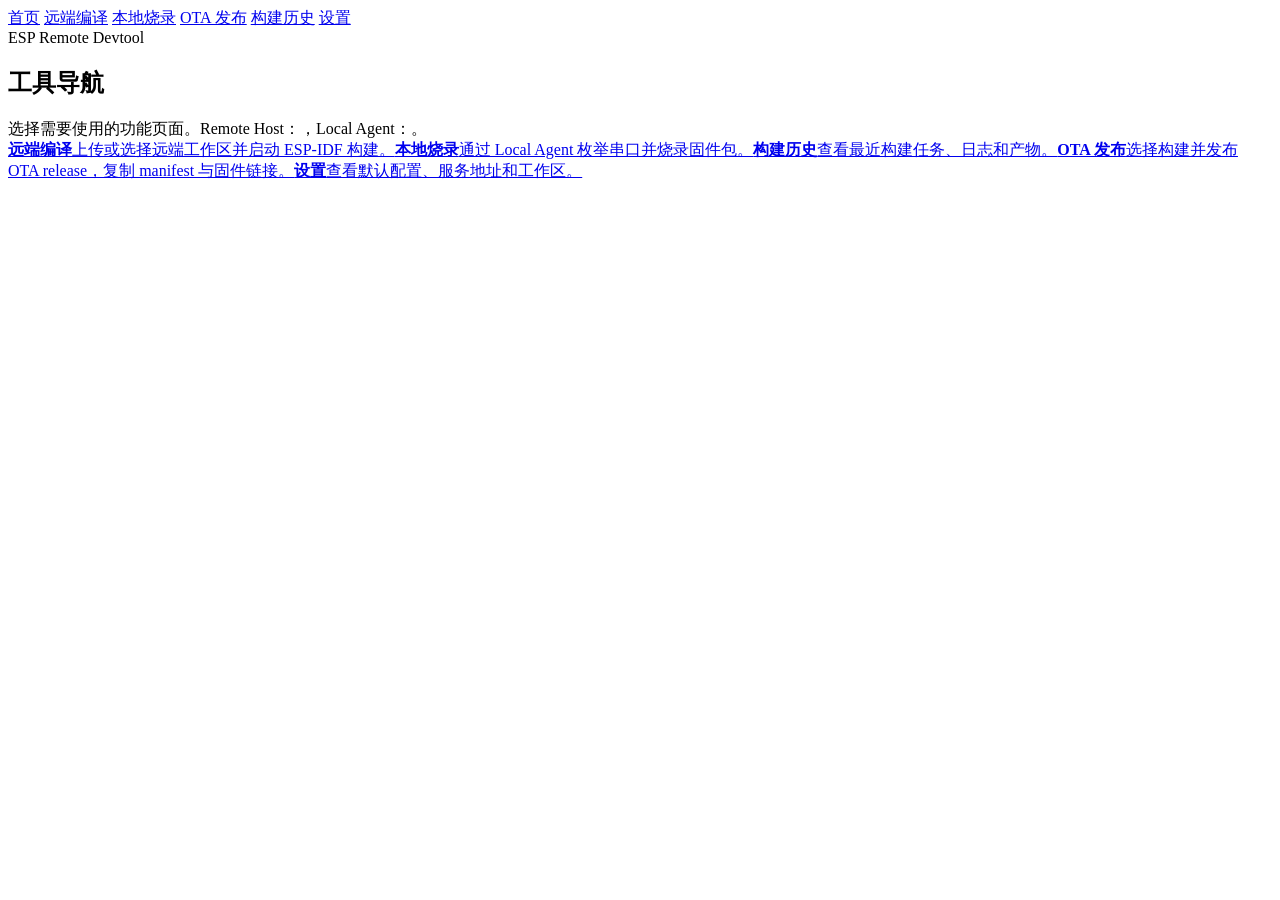
==== commit 98b5cc34: "完善OTA页逻辑" ====
--- a/server/app/static/index.html
+++ b/server/app/static/index.html
@@ -9,4 +9,4 @@
     <a href="/ui/jobs">构建历史</a>
     <a href="/ui/settings">设置</a>
 </nav>
-<section class="hero"><div class="eyebrow">ESP Remote Devtool</div><h1>工具导航</h1><div class="hero-copy">选择需要使用的功能页面。Remote Host：<code id="remoteHostCard"></code>，Local Agent：<code id="localAgentCard"></code>。</div></section><section class="panel page-cards"><a class="card-link" href="/ui/build"><strong>远端编译</strong>上传或选择远端工作区并启动 ESP-IDF 构建。</a><a class="card-link" href="/ui/flash"><strong>本地烧录</strong>通过 Local Agent 枚举串口并烧录固件包。</a><a class="card-link" href="/ui/jobs"><strong>构建历史</strong>查看最近构建任务、日志和产物。</a><a class="card-link" href="/ui/ota"><strong>OTA 发布</strong>查看 OTA 发布说明和后续发布入口。</a><a class="card-link" href="/ui/settings"><strong>设置</strong>查看默认配置、服务地址和工作区。</a></section></div><script src="/static/js/common.js"></script></body></html>
+<section class="hero"><div class="eyebrow">ESP Remote Devtool</div><h1>工具导航</h1><div class="hero-copy">选择需要使用的功能页面。Remote Host：<code id="remoteHostCard"></code>，Local Agent：<code id="localAgentCard"></code>。</div></section><section class="panel page-cards"><a class="card-link" href="/ui/build"><strong>远端编译</strong>上传或选择远端工作区并启动 ESP-IDF 构建。</a><a class="card-link" href="/ui/flash"><strong>本地烧录</strong>通过 Local Agent 枚举串口并烧录固件包。</a><a class="card-link" href="/ui/jobs"><strong>构建历史</strong>查看最近构建任务、日志和产物。</a><a class="card-link" href="/ui/ota"><strong>OTA 发布</strong>选择构建并发布 OTA release，复制 manifest 与固件链接。</a><a class="card-link" href="/ui/settings"><strong>设置</strong>查看默认配置、服务地址和工作区。</a></section></div><script src="/static/js/common.js"></script></body></html>
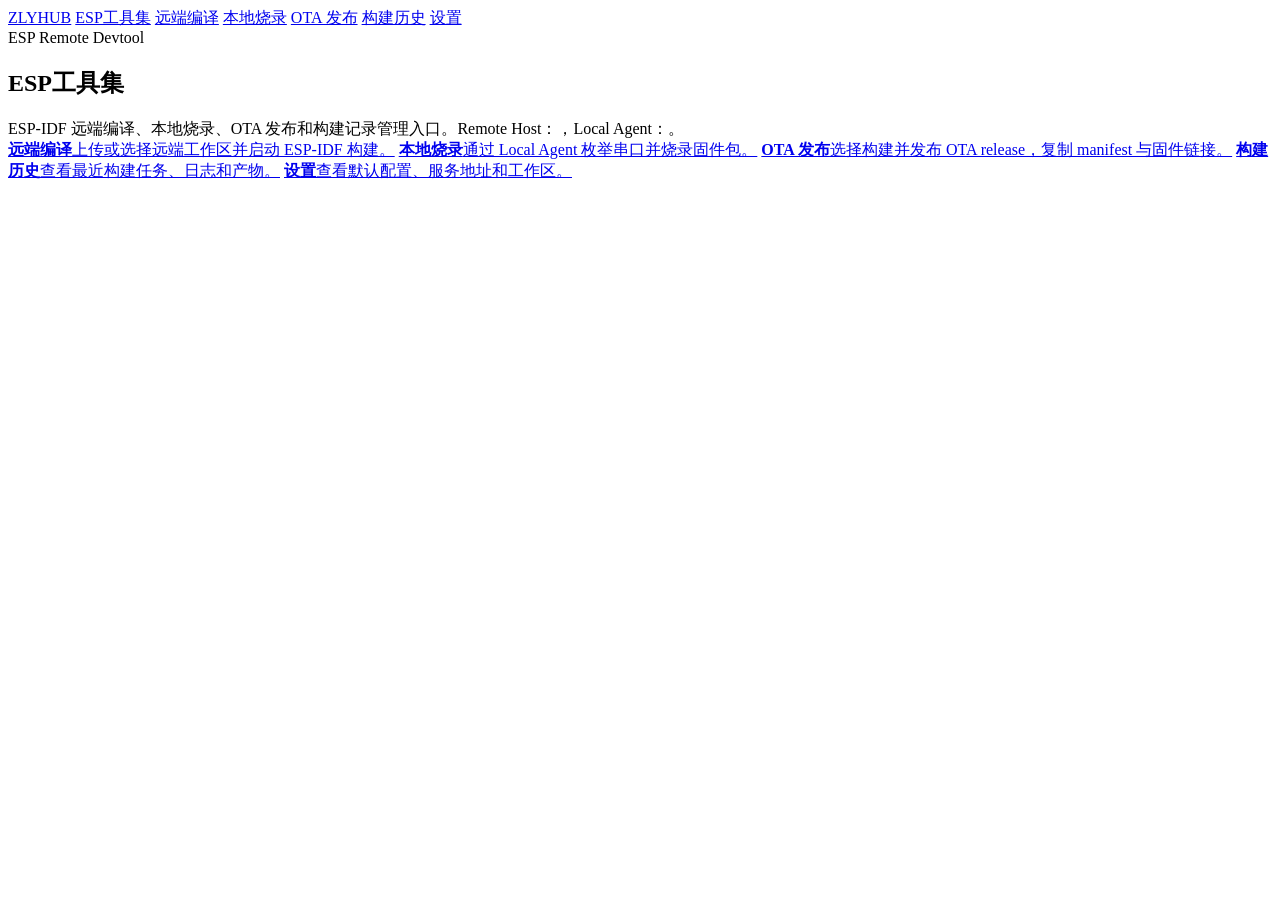
==== commit 85a05904: "Add ZLYHUB home and responsive tool cards" ====
--- a/server/app/static/index.html
+++ b/server/app/static/index.html
@@ -1,12 +1,40 @@
 <!DOCTYPE html>
 <html lang="zh-CN">
-<head><meta charset="UTF-8"><meta name="viewport" content="width=device-width, initial-scale=1.0"><title>ESP Remote Devtool</title><link rel="stylesheet" href="/static/css/common.css"></head>
-<body><div class="shell"><nav class="top-nav">
-    <a href="/ui">首页</a>
-    <a href="/ui/build">远端编译</a>
-    <a href="/ui/flash">本地烧录</a>
-    <a href="/ui/ota">OTA 发布</a>
-    <a href="/ui/jobs">构建历史</a>
-    <a href="/ui/settings">设置</a>
-</nav>
-<section class="hero"><div class="eyebrow">ESP Remote Devtool</div><h1>工具导航</h1><div class="hero-copy">选择需要使用的功能页面。Remote Host：<code id="remoteHostCard"></code>，Local Agent：<code id="localAgentCard"></code>。</div></section><section class="panel page-cards"><a class="card-link" href="/ui/build"><strong>远端编译</strong>上传或选择远端工作区并启动 ESP-IDF 构建。</a><a class="card-link" href="/ui/flash"><strong>本地烧录</strong>通过 Local Agent 枚举串口并烧录固件包。</a><a class="card-link" href="/ui/jobs"><strong>构建历史</strong>查看最近构建任务、日志和产物。</a><a class="card-link" href="/ui/ota"><strong>OTA 发布</strong>选择构建并发布 OTA release，复制 manifest 与固件链接。</a><a class="card-link" href="/ui/settings"><strong>设置</strong>查看默认配置、服务地址和工作区。</a></section></div><script src="/static/js/common.js"></script></body></html>
+<head>
+    <meta charset="UTF-8">
+    <meta name="viewport" content="width=device-width, initial-scale=1.0">
+    <title>ESP远端编译工具集 - ZLYHUB</title>
+    <link rel="stylesheet" href="/static/css/common.css?v=responsive-card-status-fix-20260709">
+</head>
+<body>
+    <div class="shell">
+        <nav class="top-nav">
+            <a href="/home">ZLYHUB</a>
+            <a class="active" href="/ui">ESP工具集</a>
+            <a href="/ui/build">远端编译</a>
+            <a href="/ui/flash">本地烧录</a>
+            <a href="/ui/ota">OTA 发布</a>
+            <a href="/ui/jobs">构建历史</a>
+            <a href="/ui/settings">设置</a>
+        </nav>
+
+        <section class="hero">
+            <div class="eyebrow">ESP Remote Devtool</div>
+            <h1>ESP工具集</h1>
+            <div class="hero-copy">
+                ESP-IDF 远端编译、本地烧录、OTA 发布和构建记录管理入口。Remote Host：<code id="remoteHostCard"></code>，Local Agent：<code id="localAgentCard"></code>。
+            </div>
+        </section>
+
+        <section class="panel page-cards">
+            <a class="card-link" href="/ui/build"><strong>远端编译</strong>上传或选择远端工作区并启动 ESP-IDF 构建。</a>
+            <a class="card-link" href="/ui/flash"><strong>本地烧录</strong>通过 Local Agent 枚举串口并烧录固件包。</a>
+            <a class="card-link" href="/ui/ota"><strong>OTA 发布</strong>选择构建并发布 OTA release，复制 manifest 与固件链接。</a>
+            <a class="card-link" href="/ui/jobs"><strong>构建历史</strong>查看最近构建任务、日志和产物。</a>
+            <a class="card-link" href="/ui/settings"><strong>设置</strong>查看默认配置、服务地址和工作区。</a>
+        </section>
+    </div>
+
+    <script src="/static/js/common.js?v=select-layer-20260704"></script>
+</body>
+</html>
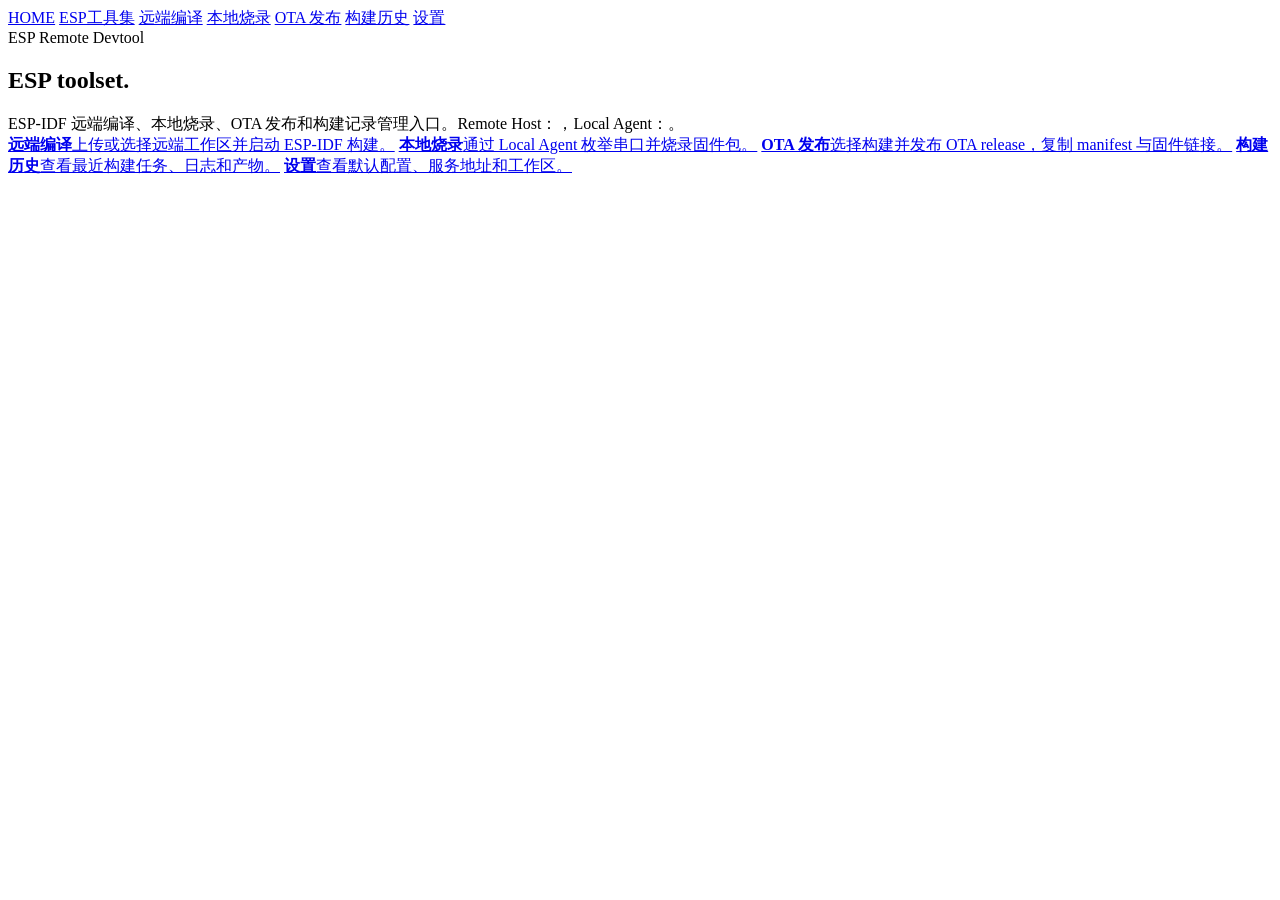
==== commit 51b5ec34: "Add LVGL simulator tool" ====
--- a/server/app/static/index.html
+++ b/server/app/static/index.html
@@ -3,38 +3,38 @@
 <head>
     <meta charset="UTF-8">
     <meta name="viewport" content="width=device-width, initial-scale=1.0">
-    <title>ESP远端编译工具集 - ZLYHUB</title>
-    <link rel="stylesheet" href="/static/css/common.css?v=responsive-card-status-fix-20260709">
+    <title>ESP Toolset - ZLYHUB</title>
+    <link rel="stylesheet" href="/static/css/common.css?v=nav-registry-20260709">
 </head>
 <body>
     <div class="shell">
         <nav class="top-nav">
-            <a href="/home">ZLYHUB</a>
-            <a class="active" href="/ui">ESP工具集</a>
-            <a href="/ui/build">远端编译</a>
-            <a href="/ui/flash">本地烧录</a>
-            <a href="/ui/ota">OTA 发布</a>
-            <a href="/ui/jobs">构建历史</a>
-            <a href="/ui/settings">设置</a>
+            <a href="/home">HOME</a>
+            <a class="active" href="/tools/esp">ESP工具集</a>
+            <a href="/tools/esp/build">远端编译</a>
+            <a href="/tools/esp/flash">本地烧录</a>
+            <a href="/tools/esp/ota">OTA 发布</a>
+            <a href="/tools/esp/jobs">构建历史</a>
+            <a href="/tools/esp/settings">设置</a>
         </nav>
 
         <section class="hero">
             <div class="eyebrow">ESP Remote Devtool</div>
-            <h1>ESP工具集</h1>
+            <h1>ESP toolset.</h1>
             <div class="hero-copy">
                 ESP-IDF 远端编译、本地烧录、OTA 发布和构建记录管理入口。Remote Host：<code id="remoteHostCard"></code>，Local Agent：<code id="localAgentCard"></code>。
             </div>
         </section>
 
         <section class="panel page-cards">
-            <a class="card-link" href="/ui/build"><strong>远端编译</strong>上传或选择远端工作区并启动 ESP-IDF 构建。</a>
-            <a class="card-link" href="/ui/flash"><strong>本地烧录</strong>通过 Local Agent 枚举串口并烧录固件包。</a>
-            <a class="card-link" href="/ui/ota"><strong>OTA 发布</strong>选择构建并发布 OTA release，复制 manifest 与固件链接。</a>
-            <a class="card-link" href="/ui/jobs"><strong>构建历史</strong>查看最近构建任务、日志和产物。</a>
-            <a class="card-link" href="/ui/settings"><strong>设置</strong>查看默认配置、服务地址和工作区。</a>
+            <a class="card-link" href="/tools/esp/build"><strong>远端编译</strong>上传或选择远端工作区并启动 ESP-IDF 构建。</a>
+            <a class="card-link" href="/tools/esp/flash"><strong>本地烧录</strong>通过 Local Agent 枚举串口并烧录固件包。</a>
+            <a class="card-link" href="/tools/esp/ota"><strong>OTA 发布</strong>选择构建并发布 OTA release，复制 manifest 与固件链接。</a>
+            <a class="card-link" href="/tools/esp/jobs"><strong>构建历史</strong>查看最近构建任务、日志和产物。</a>
+            <a class="card-link" href="/tools/esp/settings"><strong>设置</strong>查看默认配置、服务地址和工作区。</a>
         </section>
     </div>
 
-    <script src="/static/js/common.js?v=select-layer-20260704"></script>
+    <script src="/static/js/common.js?v=nav-registry-20260709"></script>
 </body>
 </html>
